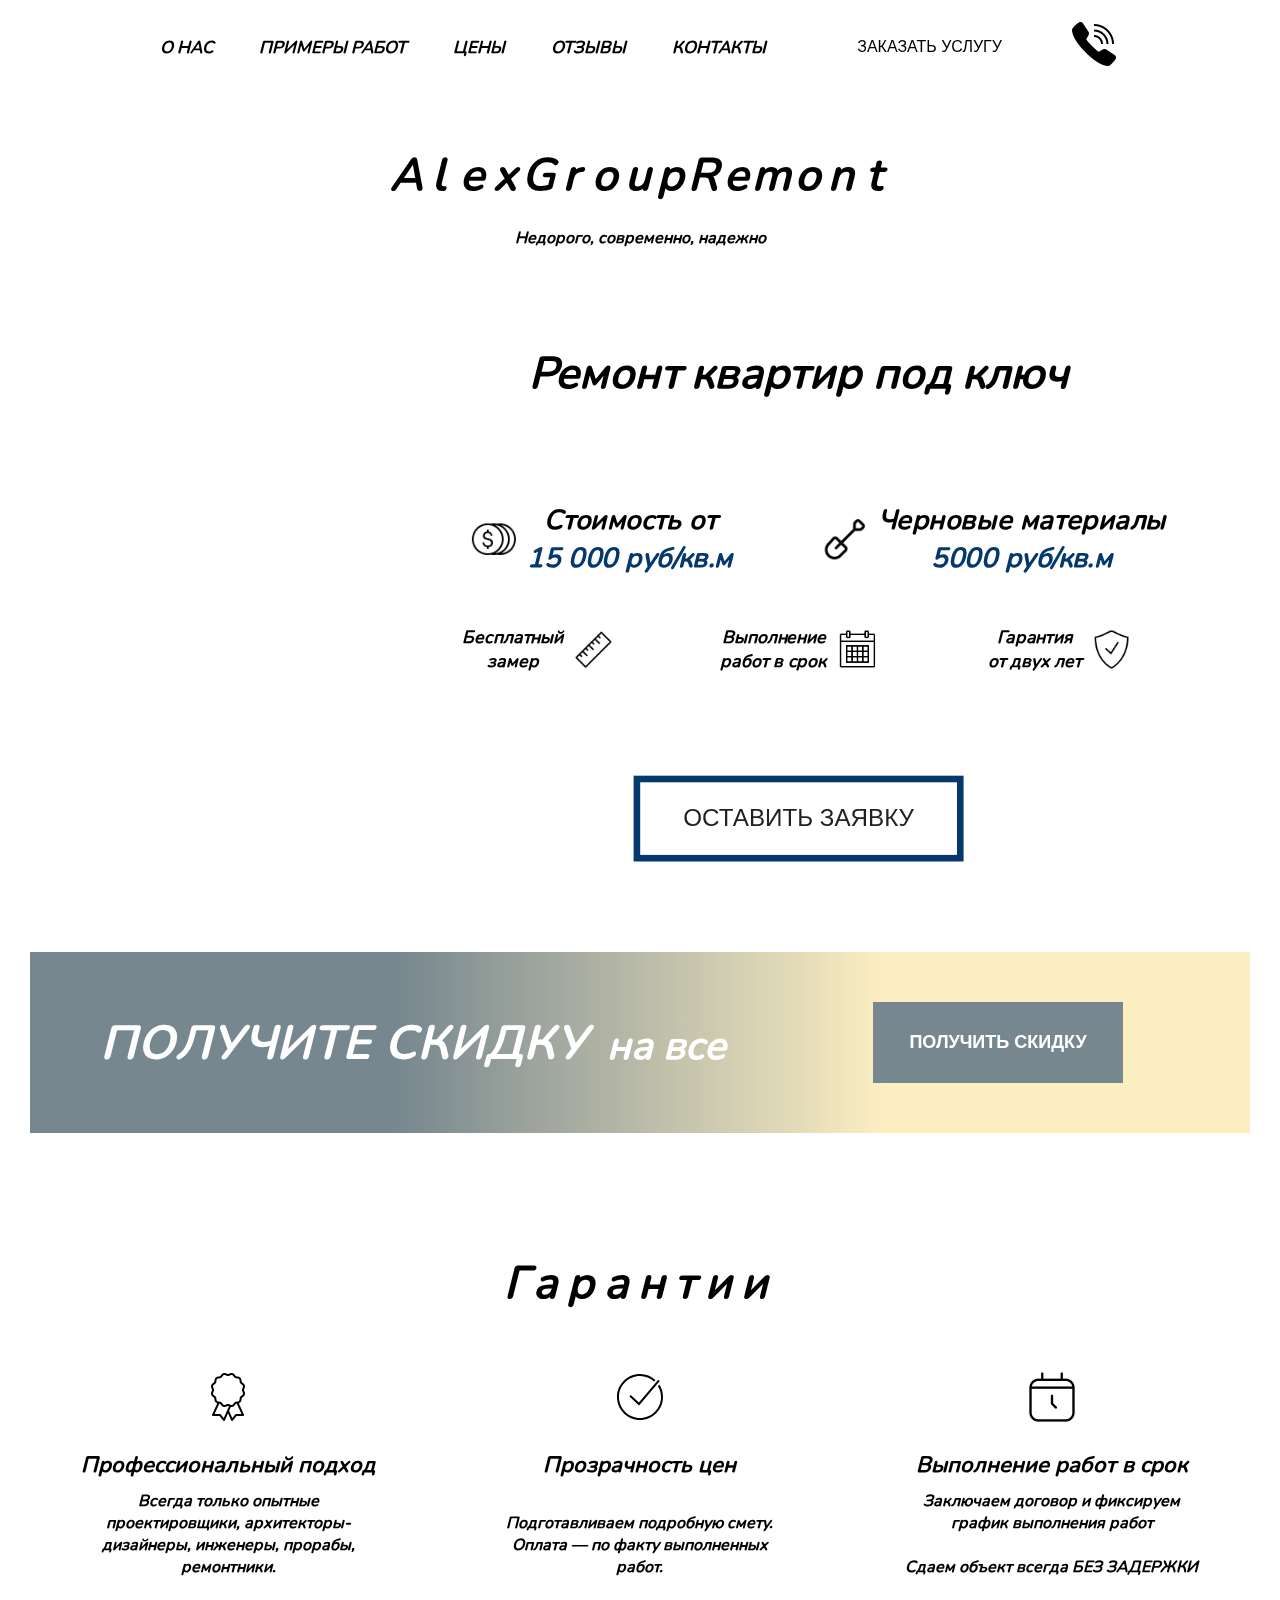
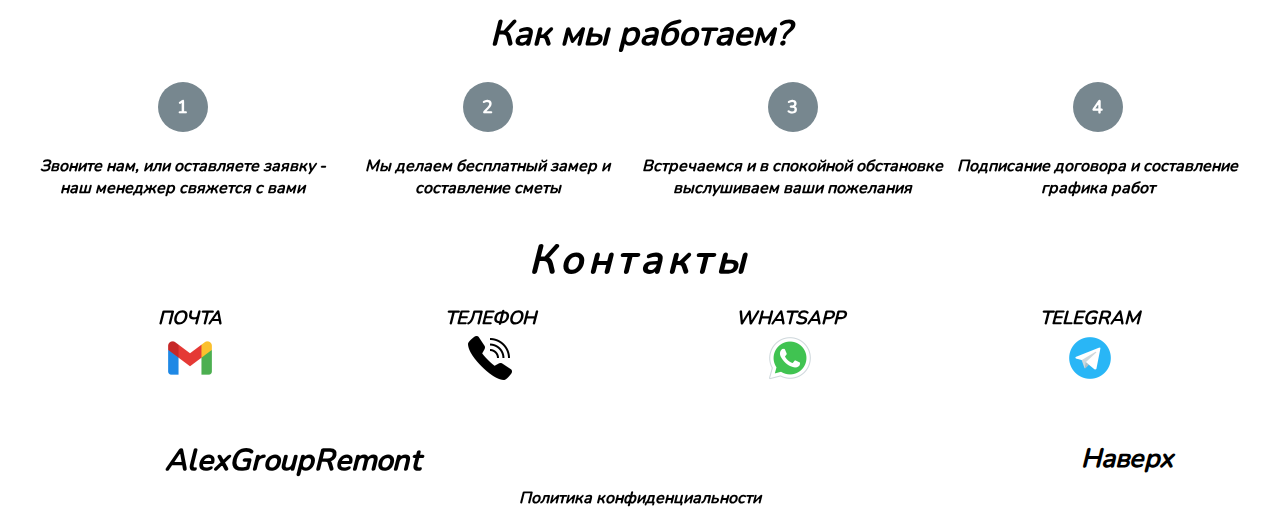
==== index.html @ 49ba8b47 "fin1" ====
<!DOCTYPE html>
<html lang="en">

<head>
    <meta charset="UTF-8">
    <meta name="viewport" content="width=device-width, initial-scale=1.0">
    <script src="https://code.jquery.com/jquery-3.5.1.min.js"
        integrity="sha256-9/aliU8dGd2tb6OSsuzixeV4y/faTqgFtohetphbbj0=" crossorigin="anonymous"></script>
    <script src="./js/jquery.maskedinput.js"></script>
    <script src="./js/jquery.validate.min.js"></script>
    <meta prefix="og: https://ogp.me/ns#" />
    <meta property="og:url" content="https://alexgroupremont.ru/" />
    <meta property="og:site_name" content="Ремонт квартир" />
    <meta property="og:title" content="Строительая компания, оказывающая все виды ремонта" />
    <meta property="og:description"
        content="Строительая компания, оказывающая все виды ремонта для частных лиц и компаний" />
    <meta property="og:image" content="https://alexgroupremont.ru/image/slider9.jpeg" />

    <script type="application/ld+json">
        {
        "@context": "https://schema.org/", //здесь указывается словарь разметки — Schema.org
        "@type": "Product", //объявляется сущность — товар
        "name": "Ремонт квартир",
        "image": "https://alexgroupremont.ru/image/slider9.jpeg",
        "description": "Строительая компания, оказывающая все виды ремонта для частных лиц и компаний", // описание
        "brand": "Ремонт квартир", // бренд-производитель
        "aggregateRating": { //рейтинг товара
        "@type": "AggregateRating",
        "ratingValue": "5", //средняя оценка
        "ratingCount": "96" //количество пользовательских оценок
        }
        }
        </script>

    <link rel="shortcut icon" href="./image/molotok_fav.ico">
    <link rel="stylesheet" href="styles/style.css">
    <title>AlexGroupRemont</title>

    <!-- Yandex.Metrika counter -->
    <script type="text/javascript">
        (function (m, e, t, r, i, k, a) {
            m[i] = m[i] || function () { (m[i].a = m[i].a || []).push(arguments) };
            m[i].l = 1 * new Date();
            for (var j = 0; j < document.scripts.length; j++) { if (document.scripts[j].src === r) { return; } }
            k = e.createElement(t), a = e.getElementsByTagName(t)[0], k.async = 1, k.src = r, a.parentNode.insertBefore(k, a)
        })
            (window, document, "script", "https://mc.yandex.ru/metrika/tag.js", "ym");

        ym(98069354, "init", {
            clickmap: true,
            trackLinks: true,
            accurateTrackBounce: true,
            webvisor: true
        });
    </script>
    <noscript>
        <div><img src="https://mc.yandex.ru/watch/98069354" style="position:absolute; left:-9999px;" alt="" /></div>
    </noscript>
    <!-- /Yandex.Metrika counter -->

    <!-- Google Tag Manager -->
    <script>(function (w, d, s, l, i) {
            w[l] = w[l] || []; w[l].push({
                'gtm.start':
                    new Date().getTime(), event: 'gtm.js'
            }); var f = d.getElementsByTagName(s)[0],
                j = d.createElement(s), dl = l != 'dataLayer' ? '&l=' + l : ''; j.async = true; j.src =
                    'https://www.googletagmanager.com/gtm.js?id=' + i + dl; f.parentNode.insertBefore(j, f);
        })(window, document, 'script', 'dataLayer', 'GTM-WVFCJW8R');</script>
    <!-- End Google Tag Manager -->

    <!-- Google Tag Manager (noscript) -->
    <noscript><iframe src="https://www.googletagmanager.com/ns.html?id=GTM-WVFCJW8R" height="0" width="0"
            style="display:none;visibility:hidden"></iframe></noscript>
    <!-- End Google Tag Manager (noscript) -->
</head>


<body class="body">
    <video autoplay muted loop preload playsinline class="video">
        <source type="video/mp4" src="./image/fon.mp4">
    </video>
    <div class="body_wrapper">
        <header class="header">
            <div class="header_box">
                <nav class="nav_list">
                    <ul class="header_list">
                        <li class="header_item">
                            <a href="./about.html" target="_blank" class="header_item_links">О нас</a>
                        </li>
                        <li class="header_item">
                            <a href="./primer.html" target="_blank" class="header_item_links">Примеры работ</a>
                        </li>
                        <li class="header_item">
                            <a href="./price.html" target="_blank" class="header_item_links">Цены</a>
                        </li>
                        <li class="header_item">
                            <a href="#" target="_blank" class="header_item_links">Отзывы</a>
                        </li>
                        <li class="header_item">
                            <a href="#contact" class="header_item_links">Контакты</a>
                        </li>
                        <li class="header_item">
                            <button class="btn_head btn_head_big">Заказать услугу</button>
                        </li>
                    </ul>

                    <a href="tel:+7(915)195-33-05" class="tel_link">
                        <img src="./image/telefon.png" alt="Телефон." class="tel_header tel_header_sec">
                    </a>
                </nav>
            </div>
            <div class="burger_wrapp">
                <div class="wrapp_burger_sec">
                    <button class="btn_head btn_head_bur">Заказать услугу</button>
                </div>

                <a href="tel:+7(915)195-33-05" class="tel_link">
                    <img src="./image/telefon.png" alt="Телефон." class="tel_header">
                </a>

            </div>

            <div class="mobule_header" id="mobule_header">
                <ul class="header_list header_list_mod">
                    <li class="header_item header_item_mod">
                        <a href="./about.html" target="_blank" class="header_item_links">О нас</a>
                    </li>
                    <li class="header_item header_item_mod">
                        <a href="./primer.html" target="_blank" class="header_item_links">Примеры работ</a>
                    </li>
                    <li class="header_item header_item_mod">
                        <a href="./price.html" target="_blank" class="header_item_links">Цены</a>
                    </li>
                    <li class="header_item header_item_mod">
                        <a href="#" target="_blank" class="header_item_links">Отзывы</a>
                    </li>
                    <li class="header_item header_item_mod">
                        <a href="#contact" class="header_item_links">Контакты</a>
                    </li>
                    <li class="header_item header_item_mod">
                        <button class="btn_head btn_head_mod">Заказать услугу</button>
                    </li>
                </ul>

                <a href="tel:+7(915)195-33-05" class="tel_link_btn">
                    <img src="./image/telefon.png" alt="Телефон." class="tel_header">
                    +7(915)195-33-05</a>
            </div>

            <div class="head_big_wrapp">
                <!-- <h1 class="name_company">AlexgroupRemont</h1> -->
                <h1 class="name_company">
                    <span class="name_company_span" style="--d:1">A</span>
                    <span class="name_company_span" style="--d:2">l</span>
                    <span class="name_company_span" style="--d:3">e</span>
                    <span class="name_company_span" style="--d:4">x</span>
                    <span class="name_company_span" style="--d:5">G</span>
                    <span class="name_company_span" style="--d:6">r</span>
                    <span class="name_company_span" style="--d:7">o</span>
                    <span class="name_company_span" style="--d:8">u</span>
                    <span class="name_company_span" style="--d:9">p</span>
                    <span class="name_company_span" style="--d:10">R</span>
                    <span class="name_company_span" style="--d:11">e</span>
                    <span class="name_company_span" style="--d:12">m</span>
                    <span class="name_company_span" style="--d:13">o</span>
                    <span class="name_company_span" style="--d:14">n</span>
                    <span class="name_company_span" style="--d:15">t</span>
                </h1>
                <p class="slogan">Недорого, современно, надежно</p>
            </div>
        </header>

        <main class="main">
            <div class="mob_big"></div>
            <div class="btn_burger_wrapp">
                <span></span>
            </div>
            <div class="img_wrap">
                <!-- <img src="./image/main_fon.jpeg" alt="Фон." class="img_main"> -->
            </div>
            <div class="key_wrapper">
                <h2 class="work_compani">Ремонт квартир под ключ</h2>
                <ul class="main_big_list">
                    <li class="big_item big_item_ex">
                        <img src="image/money.png" alt="Иконка." class="lead_image lead_image_ex">
                        <div class="lead_text_wrap">
                            <span class="text_lead_sec text_lead_sec_ex">Стоимость от</span>
                            <span class="leader_text leader_text_ex">15 000 руб/кв.м</span>

                            <span class="mod_text">Стоимость от
                                <span class="leader_text_sec">15 000 руб/кв.м</span>
                            </span>
                        </div>
                    </li>
                    <li class="big_item big_item_ex big_item_sec">
                        <img src="image/lopata.png" alt="Иконка." class="lead_image lead_image_ex">
                        <div class="lead_text_wrap">
                            <span class="text_lead_sec text_lead_sec_ex">Черновые материалы</span>
                            <span class="leader_text leader_text_ex">5000 руб/кв.м</span>

                            <span class="mod_text">Материалы
                                <span class="leader_text_sec">5000 руб/кв.м</span>
                            </span>
                        </div>
                    </li>
                    <li class="big_item big_item_thi big_item_suii">
                        <img src="image/lineika.png" alt="Иконка." class="lead_image">
                        <div class="lead_text_wrap lead_text_wrap_ex">
                            <span class="text_lead_thi">Бесплатный <br> замер</span>
                            <span class="text_lead_thi_sec">Бесплатный замер</span>
                        </div>
                    </li>
                    <li class="big_item big_item_fou big_item_suii">
                        <img src="image/data.png" alt="Иконка." class="lead_image">
                        <div class="lead_text_wrap lead_text_wrap_ex">
                            <span class="text_lead_thi">Выполнение <br> работ в срок</span>
                            <span class="text_lead_thi_sec">Выполнение работ в срок</span>
                        </div>
                    </li>
                    <li class="big_item big_item_fif big_item_suii">
                        <img src="image/garant.png" alt="Иконка." class="lead_image">
                        <div class="lead_text_wrap lead_text_wrap_ex">
                            <span class="text_lead_thi">Гарантия <br> от двух лет</span>
                            <span class="text_lead_thi_sec">Гарантия от двух лет</span>
                        </div>
                    </li>
                </ul>
                <button id="btn_work" class="btn_work">Оставить заявку</button>
            </div>

            <div class="popup_wrapp_work" id="popup_wrapp_work">
                <form action="./sender.php" method="post" class="form_work" id="form_work1">
                    <div class="form_box_work">
                        <span class="btn_close_popup"></span>
                        <div class="form_wrapper_list">
                            <span class="box_list_popup">
                                <input type="text" id="popup_name" class="name_popup popup_inp" name="name" required>
                                <label class="popup_input_text" for="popup_name">Имя</label>
                            </span>
                            <span class="box_list_popup">
                                <input id="popup_num" type="text" class="phone_pop popup_inp" name="phone" required>
                                <label class="popup_input_text popup_input_text_sec" for="popup_num">Телефон</label>
                            </span>

                            <button class="popup_btn_sent" id="btn" type="button">Отправить</button>
                        </div>
                    </div>
                </form>
            </div>
            <div class="popup_wrapp_work popup_wrapp_work2" id="popup_wrapp_work_sec">
                <form action="./sender_sec.php" method="post" class="form_work form_work2" id="form_work2">
                    <div class="form_box_work">
                        <span class="btn_close_popup btn_close_popup2"></span>
                        <div class="form_wrapper_list">
                            <h3 class="giv_discount">Получите скидку 10 %</h3>
                            <span class="box_list_popup">
                                <input type="text" id="popup_name" class="name_popup name_popup_1 popup_inp" name="name"
                                    required>
                                <label class="popup_input_text popup_input_text_1" for="popup_name">Имя</label>
                            </span>
                            <span class="box_list_popup">
                                <input id="popup_num" type="text" class="phone_pop phone_pop_1 popup_inp" name="phone"
                                    required>
                                <label class="popup_input_text popup_input_text_sec popup_input_text_sec_1"
                                    for="popup_num2">Телефон</label>
                            </span>

                            <button class="popup_btn_sent popup_btn_sent2" id="btn2" type="button">Отправить</button>
                        </div>
                    </div>
                </form>
            </div>

            <div class="percent_list_big">
                <div class="percent_list">
                    <span class="percent_text">
                        <span class="percent_size">Получите скидку</span> на все
                    </span>
                    <button class="btn_procent" id="btn_procent">Получить скидку</button>
                </div>
            </div>

            <!-- <div class="primer_work_wrapp">
                        <h2 class="primer_work" id="primer">Примеры работ</h2>
                        <div class="slider_wrapp">
                            <div class="slider-container">
                                <div class="slider">
                                    <img src="./image/slider1.jpeg" alt="Примеры работ." class="slider_img">
                                    <img src="./image/slider2.jpeg" alt="Примеры работ." class="slider_img">
                                    <img src="./image/slider3.jpeg" alt="Примеры работ." class="slider_img">
                                    <img src="./image/slider4.jpeg" alt="Примеры работ." class="slider_img">
                                    <img src="./image/slider5.jpeg" alt="Примеры работ." class="slider_img">
                                    <img src="./image/slider6.jpeg" alt="Примеры работ." class="slider_img">
                                    <img src="./image/slider7.jpeg" alt="Примеры работ." class="slider_img">
                                    <img src="./image/slider8.jpeg" alt="Примеры работ." class="slider_img">
                                    <img src="./image/slider9.jpeg" alt="Примеры работ." class="slider_img">
                                    <img src="./image/slider10.jpeg" alt="Примеры работ." class="slider_img">
                                </div>
                                <button class="prev-button" aria-label="Посмотреть предыдущий слайд">
                                    <img src="./image/arrow_slider.png" alt="Стрелка." class="btn_img_slider btn_img_slider_sec">
                                </button>
                                <button class="next-button" aria-label="Посмотреть следующий слайд">
                                    <img src="./image/arrow_slider.png" alt="Стрелка." class="btn_img_slider">
                                </button>
                            </div>
                        </div>
                    </div> -->

            <div class="garant_wrapp">
                <h2 class="garant_main">Гарантии</h2>
                <ul class="garant_list">
                    <li class="gatant_item">
                        <div class="garant_box">
                            <img src="image/nagrada.png" alt="Иконка." class="garant_image">
                            <h3 class="text_gatant">Профессиональный подход</h3>
                            <span class="text_gatant_sec">
                                Всегда только опытные проектировщики, архитекторы-дизайнеры, инженеры, прорабы,
                                ремонтники.
                            </span>
                        </div>
                    </li>
                    <li class="gatant_item">
                        <div class="garant_box">
                            <img src="image/arrow.svg" alt="Иконка." class="garant_image">
                            <h3 class="text_gatant">Прозрачность цен</h3>
                            <span class="text_gatant_sec">
                                <br>
                                Подготавливаем подробную смету. Оплата — по факту выполненных работ.
                            </span>
                        </div>
                    </li>
                    <li class="gatant_item gatant_item_sec">
                        <div class="garant_box">
                            <img src="image/srok1.png" alt="Иконка." class="garant_image">
                            <h3 class="text_gatant">Выполнение работ в срок</h3>
                            <span class="text_gatant_sec">
                                Заключаем договор и фиксируем график выполнения работ
                                <br><br>
                                Сдаем объект всегда БЕЗ ЗАДЕРЖКИ
                            </span>
                        </div>
                    </li>
                </ul>

                <ul class="list_primer_garant">
                    <h3 class="big_garant_text_sec">Как мы работаем?</h3>
                    <li class="item_primer_garant">
                        <h4 class="primer_garant">1</h4>
                        <p>Звоните нам, или оставляете заявку - наш менеджер свяжется с вами</p>
                    </li>
                    <li class="item_primer_garant">
                        <h4 class="primer_garant">2</h4>
                        <p>Мы делаем бесплатный замер и составление сметы</p>
                    </li>
                    <li class="item_primer_garant">
                        <h4 class="primer_garant">3</h4>
                        <p>Встречаемся и в спокойной обстановке выслушиваем ваши пожелания</p>
                    </li>
                    <li class="item_primer_garant">
                        <h4 class="primer_garant">4</h4>
                        <p>Подписание договора и составление графика работ</p>
                    </li>
                </ul>
            </div>


            <div class="contact_wrapp">
                <h2 class="contact_text" id="contact">Контакты</h2>
                <ul class="contact_list">
                    <li class="contact_item">
                        <a href="mailto:Alexander.skarbek@yandex.ru" class="pochta_link">
                            <h3 class="contact_text_min">Почта</h3>
                            <img src="./image/gmail.png" alt="Иконка приложения Gmail."
                                class="img_main_tel img_main_tel_second">
                            <!-- <p>Alexander@yandex.ru</p> -->
                        </a>
                    </li>
                    <li class="contact_item">
                        <a href="tel:+7(915)195-33-05" class="pochta_link">
                            <h3 class="contact_text_min">Телефон</h3>
                            <img src="./image/telefon.png" alt="Иконка Телефона."
                                class="img_main_tel img_main_tel_second">
                            <!-- <p>+7(915)195-33-05</p> -->
                        </a>
                    </li>
                    <li class="contact_item">
                        <a href="https://wa.me/79151953305" target="_blank">
                            <h3 class="contact_text_min">Whatsapp</h3>
                            <img src="./image/whatsap.png" alt="Иконка приложения Whatsapp."
                                class="img_main_tel img_main_tel_second">
                        </a>
                    </li>
                    <li class="contact_item">
                        <a href="https://t.me/Alex_Skarbek" target="_blank">
                            <h3 class="contact_text_min">Telegram</h3>
                            <img src="./image/telega.png" alt="Иконка приложения Telegram."
                                class="img_main_tel img_main_tel_second">
                        </a>
                    </li>
                </ul>
            </div>

            <!--<div class="view_wrapp">
                    <h2 class="view_work">Виды ремонта</h2>
                    <ul class="view_list">
                        <li class="view_item">
                            <div class="view_box">
                                <img src="#" alt="Картинка ремонта." class="view_image">
                                <h3 class="view_style">Ремонт бизнес-класса</h3>
                                <ul class="style_list">
                                    <li class="style_plus_item">Снятие обоев</li>
                                </ul>
                            </div>
                        </li>
                        <li class="view_item">
                            <div class="view_box">
                                <img src="#" alt="Картинка ремонта." class="view_image">
                                <h3 class="view_style">Ремонт бизнес-класса</h3>
                                <ul class="style_list">
                                    <li class="style_plus_item">Снятие обоев</li>
                                </ul>
                            </div>
                        </li>
                        <li class="view_item">
                            <div class="view_box">
                                <img src="#" alt="Картинка ремонта." class="view_image">
                                <h3 class="view_style">Ремонт бизнес-класса</h3>
                                <ul class="style_list">
                                    <li class="style_plus_item">Снятие обоев</li>
                                </ul>
                            </div>
                        </li>
                    </ul>
                </div>
                <div class="advantages_wrapper">
                    <h2 class="advantages_main_big">Наши приемущества</h2>
                    <ul class="advantages_list">
                        <li class="advantages_item">
                            <div class="advantages_box">
                                <img src="#" alt="Иконка." class="advantages_img">
                                <span class="text_advantages"></span>
                            </div>
                        </li>
                        <li class="advantages_item">
                            <div class="advantages_box">
                                <img src="#" alt="Иконка." class="advantages_img">
                                <span class="text_advantages"></span>
                            </div>
                        </li>
                        <li class="advantages_item">
                            <div class="advantages_box">
                                <img src="#" alt="Иконка." class="advantages_img">
                                <span class="text_advantages"></span>
                            </div>
                        </li>
                        <li class="advantages_item">
                            <div class="advantages_box">
                                <img src="#" alt="Иконка." class="advantages_img">
                                <span class="text_advantages"></span>
                            </div>
                        </li>
                        <li class="advantages_item">
                            <div class="advantages_box">
                                <img src="#" alt="Иконка." class="advantages_img">
                                <span class="text_advantages"></span>
                            </div>
                        </li>
                        <li class="advantages_item">
                            <div class="advantages_box">
                                <img src="#" alt="Иконка." class="advantages_img">
                                <span class="text_advantages"></span>
                            </div>
                        </li>
                    </ul>
                </div>
                <div class="individual_wrapp">
                    <h2 class="individual_work">Ремонт отдельных комнат</h2>
                    <ul class="individual_list">
                        <li class="individual_item">
                            <div class="individual_box">
                                <img src="#" alt="Картинка комнаты." class="individual_image">
                                <a href="#" class="individual_style_link">Ремонт в зале</a>
                            </div>
                        </li>
                        <li class="individual_item">
                            <div class="individual_box">
                                <img src="#" alt="Картинка комнаты." class="individual_image">
                                <a href="#" class="individual_style_link">Ремонт в зале</a>
                            </div>
                        </li>
                        <li class="individual_item">
                            <div class="individual_box">
                                <img src="#" alt="Картинка комнаты." class="individual_image">
                                <a href="#" class="individual_style_link">Ремонт в зале</a>
                            </div>
                        </li>
                    </ul>
                </div>
                <div class="view_work_wrapp">
                <h3 class="view_work_text">По видам квартир</h3>
                    <div class="btn_wrapp_work">
                        <button class="view_btn_new">Новостройка</button>
                        <button class="view_btn_defolt">Вторичка</button>
                    </div>
                </div>-->
        </main>

        <footer class="footer">
            <div class="footer_wrapp">
                <div class="footer_list">
                    <!-- <nav class="nav_list nav_footer">
                        <ul class=" footer_list">
                            <li class="header_item">
                                <a href="./about.html" target="_blank" class="header_item_links">О нас</a>
                            </li>
                            <li class="header_item">
                                <a href="#" target="_blank" class="header_item_links">Примеры работ</a>
                            </li>
                            <li class="header_item">
                                <a href="#" target="_blank" class="header_item_links">Цены</a>
                            </li>
                            <li class="header_item">
                                <a href="#" target="_blank" class="header_item_links">Отзывы</a>
                            </li>
                            <li class="header_item">
                                <a href="#contact" class="header_item_links">Контакты</a>
                            </li>
                        </ul>
                        <button class=" btn_footer">Заказать услугу</button>
                    </nav> -->
                </div>
                <h3 class="footer_text_big"><a href="./index.html" class="footer_linkBIG">AlexGroupRemont</a></h3>

                <a href="./privacy-policy.html" target="_blank" class="privacy_link">Политика конфиденциальности</a>

                <a href="#top" id="back-to-top" class="back-to-top" title="Back to top">Наверх</a>
            </div>
        </footer>
    </div>

    <script src="js/index.js"></script>
</body>

</html>
---- styles/style.css ----
@font-face {
    font-family: "Nunito"; 
    src: url("/fonts/Nunito-Medium.ttf") format("truetype"); 
    font-style: normal; 
    font-weight: normal; 
} 
@font-face {
    font-family: "Nunito-Medium-italic"; 
    src: url("/fonts/Nunito-MediumItalic.ttf") format("truetype"); 
    font-style: italic; 
    font-weight: normal; 
} 
@font-face {
    font-family: "Nunito-Bold"; 
    src: url("/fonts/Nunito-Bold.ttf") format("truetype"); 
    font-style: normal; 
    font-weight: bold; 
} 
@font-face {
    font-family: "Nunito-Bold-italic"; 
    src: url("/fonts/Nunito-BoldItalic.ttf") format("truetype"); 
    font-style: italic; 
    font-weight: bold; 
} 
@font-face {
    font-family: "Nunito-italic"; 
    src: url("/fonts/Nunito-Italic.ttf") format("truetype"); 
    font-style: italic; 
    font-weight: normal; 
} 
@font-face {
    font-family: "Playwrite"; 
    src: url("/fonts/PlaywriteDKUloopet-Regular.ttf") format("truetype"); 
    font-style: italic; 
    font-weight: normal; 
} 

html {
    scroll-behavior: smooth;
}

ul {
    text-decoration: none;
    padding: 0;
    margin: 0;
}
li {
    text-decoration: none;
    list-style-type: none;
    padding: 0;
    margin: 0;
}
p {
    padding: 0;
    margin: 0;
    text-decoration: none;
}
span {
    padding: 0;
    margin: 0;
    text-decoration: none;
}
a {
    white-space: nowrap;
    cursor: pointer;
    text-decoration: none;
    color: #000;
}
button {
    border: none;
    background-color: #ffffff00;
}
img {
    user-select: none;
}




body {
    font-family: "Nunito";
    font-style: italic;
    font-weight: 700;
    width: 100%;
    max-width: 1920px;
    min-width: 300px;
    margin: 0 auto;
    /* min-height: 3000px; */
    height: min-content;
}

.body_wrapper {
    min-height: 100%;
    position: relative;
    text-align: center;
    margin: 0 30px;
    display: flex;
    justify-content: space-between;
    flex-direction: column;
}

/* HEADER */

header {
    text-align: center;
    display: grid;
    place-items: center;
    /* width: 100%; */
}

.header_box {
    /* background-color: #0c3245; */
    width: 100%;
    margin: 0 auto;
}

.nav_list {
    width: 80%;
    transition: all 0.4s linear;
    font-family: "Nunito";
    /* justify-content: space-between; */
    color: #000;
    /* display: flex; */
    align-items: center;
    margin: 0 auto;

    display: grid;
    grid-template-columns: 92% 8%;
}

.header_list {
    display: flex;
    justify-content: space-between;
    align-items: center;
    gap: 10px;
    /* padding: 0 30px; */
    width: 100%;
    max-width: 1500px;
    margin: 0;
}

.header_item {
    text-decoration: none;
    list-style-type: none;
    padding: 8px;
    margin: 0;
}

:focus {
    outline: 0px solid #3feee6;
    /* box-shadow: 0 0 20px 3px #3feee6; */
}
a:focus {
    outline: 0px solid #3feee6;
    box-shadow: none;
}

.header_item_links {
    color: #000;
    user-select: none;
    position: relative;
    transition: all 0.4s linear;
    text-transform: uppercase;
    font-size: 20px;
}

.header_item:hover .header_item_links::after {
    transition: all 0.4s linear;
    scale: 1;
    width: 100%;
    left: 0;
}

.header_item_links::after {
    content: " ";
    position: absolute;
    right: 0;
    top: 24px;
    width: 0;
    height: 3px;
    /* bottom: 10px; */
    background-color: #fbeec1;
    transition: all 0.4s linear;
    border-radius: 20px;
    scale: 0;
}




.btn_head {
    user-select: none;
    cursor: pointer;
    text-transform: uppercase;
    /* font-family: "Nunito"; */
    font-size: 16px;
    color: #000;
    border: none;
    /* background-color: #fbeec1; */
    white-space: nowrap;
    /* width: 400px; */
    padding: 30px 40px;
    margin: 0;
    /* margin-left: 25px; */
    transition: all 0.4s linear;
}

.btn_head_big {
    margin-left: 5px;

}

.btn_head_bur {
    margin: 0;
}

.btn_head:hover {
    scale: 1.02;
    transition: all 0.4s linear;
    background-color: #fff;
    border-radius: 15px;
}




.head_big_wrapp {
    padding: 50px 0;
    padding-top: 30px;
}


.name_company {
    position: relative;
    display: grid;
    grid-template-columns: repeat(15, 1fr);
    justify-content: center;
    align-items: center;
    width: 500px;
    height: 60px;
    z-index: 80;
    
    /* animation: row2 0.7s linear 1; */
    /* animation-delay: 0s; */
}

.about_compani {
    grid-template-columns: repeat(10, 1fr);
}
.primer_compani {
    grid-template-columns: repeat(13, 1fr);
}
.name_company_price {
    grid-template-columns: repeat(4, 1fr);
}
.name_company_policy {
    grid-template-columns: repeat(27, 1fr);
}

.name_company_span_ex {
    opacity: 0;
    user-select: none;
    z-index: -5;
}


.name_company_span {
    display: flex;
    justify-content: center;
    text-align: center;
    user-select: none;
    background-color: #ffffff00;
    /* position: absolute; */
    font-size: 45px;
    /* font-family: "Playwrite";  */
    font-style: italic;
    transition: all 0.2s linear;
    width: 100%;
    animation: row 0.7s linear 1, secot 2s linear infinite;
    animation-delay: calc(.07s* var(--d));
    color: #000;
}

@keyframes row {
    0% {
        color: #000;
        transform: translateY(0px);
    }
    50% {
        color: #fbeec1;
        transform: translateY(-25px);
    }
    100% {
        color: #000;
        transform: translateY(0px);
    }
    
}

@keyframes secot {
    0% {
        color: #000;
    }
    50% {
        /* transform: translate(0, 15px); */
        color: #fbeec1;
    }
    100% {
        color: #000;
    }
}

.name_company_policy span {
    animation: secot 2s linear infinite;
    animation-delay: calc(.07s* var(--d));
}

.name_company_policy_sec {
    display: none;
}



@media (max-width:600px) {
    .text_lead_sec_ex {
        display: none;
    }
    .leader_text_ex {
        display: none;
    }
}
@media (min-width:601px) {
    .mod_text {
        display: none;
    }
}

.mod_text {
    font-size: 16px;
}


/* BURGER */

.burger_wrapp {
    background-color: #c6c0a8;
    width: 100%;
    position: fixed;
    z-index: 88;
    top: 0;
    left: 0;
    display: flex;
    justify-content: flex-start;
    align-items: center;
    margin: 0 auto;
}

.wrapp_burger_sec {
    padding-left: 20px;
    width: 43%;
    display: flex;
}


.tel_header {
    user-select: none;
    width: 50px;
}

.tel_header_sec {
    margin-left: 10px;
    width: 50px;
}


.btn_burger_wrapp {
    transition: all 0.4s linear;
    cursor: pointer;
    display: flex;
    justify-content: center;
    align-items: center;
    text-align: center;
    width: 60px;
    height: 40px;
    z-index: 99;
    position: fixed;
    top: 20px;
    right: 50px;
}

.btn_burger_wrapp span {
    position: absolute;
    width: 100%;
    height: 3px;
    left: 0;
    opacity: 1;
    background-color: #fff;
    border-radius: 10px;
    transition: all 0.4s linear;
}

.btn_burger_wrapp::before,
.btn_burger_wrapp::after {
    content: '';
    left: 0;
    position: absolute;
    display: block;
    width: 100%;
    height: 3px;
    border-radius: 10px;
    background: #fff;
}

.btn_burger_wrapp::after {
    transition: transform .3s, top .6s .15s;
    top: 0;
}

.btn_burger_wrapp::before {
    transition: transform .3s, bottom .6s .15s;
    bottom: 0;
}
.burger_active {
    z-index: 91;
}

.burger_active::before {
    transition: bottom .3s, transform .6s .15s;
    transform: rotate(-45deg) ;
    bottom: 18px;
}
.burger_active::after {
    transition: top .3s, transform .6s .15s;
    transform: rotate(45deg) ;
    top: 18px;
}
.burger_active span {
    transition: all 0.4s linear;
    scale: 0;
    opacity: 0;
}


.mob_big {
    user-select: none;
    width: 100%;
    top: 0;
    left: 0;
    height: 100%;
    transition: all 0.4s linear;
    z-index: -2;
    position: fixed;
}

.mob_big_active {
    transition: all 0.4s linear;
    background-color: #7a9abaa6;
    z-index: 88;
}

@media (min-width:971px) {
    .btn_burger_wrapp {
        display: none;
    }
}

.mobule_header {
    position: fixed;
    height: min-content;
    background-color: #c6c0a8;
    right: 0;
    top: 0px;
    user-select: none;
    z-index: -4;
    opacity: 0;
    visibility: hidden;
    transition: all 0.4s linear;
    transform: translate(50%, 0);

    display: flex;
    flex-direction: column;
    align-items: center;
    gap: 20px;
    padding-bottom: 15px;
}

.mobule_header_active {
    transform: translate(0%, 0);
    user-select: all;
    z-index: 90;
    opacity: 1;
    visibility: visible;
    transition: all 0.4s linear;
}

.header_list_mod {
    transition: all 0.4s linear;
    flex-direction: column;
    background: none;
    justify-content: center;
    margin: 0 auto;
    gap: 30px;
    padding-top: 60px;
    width: 400px;
}

.btn_head_mod {
    margin: 0;
    /* margin-top: 20px; */
    width: 100%;
}

.btn_head_mod:hover {
    scale: 1;
}

.tel_link_btn {
    scale: 1.2;
    display: flex;
    align-items: center;
    gap: 10px;
    user-select: none;
}


@media (min-width:971px) {
    .burger_wrapp {
        display: none;
    }
    .mobule_header {
        display: none;
    }
    .mob_big {
        display: none;
    }
}


/* MAIN */

.main {
    /* flex: 1 1 auto; */
    text-align: center;
}

.img_wrap {
    width: 100%;
    position: relative;
}

.img_main {
    transition: all 0.4s linear;
    user-select: none;
    position: absolute;
    object-fit: cover;
    width: 100%;
    height: 750px;
    top: -60px;
    left: 0;
    z-index: -3;
}

.key_wrapper {
    transition: all 0.4s linear;
    scale: 1.1;
    width: 60%;
    transform: translate(50%, 5px);
    background-color: #ffffffbc;
    padding-bottom: 20px;
}

.work_compani {
    transition: all 0.4s linear;
    padding: 0 10px;
    padding-top: 30px;
    user-select: none;
    font-size: 40px;
}

.text_lead_sec {
    white-space: nowrap;
    transition: all 0.4s linear;
    font-size: 25px;
    user-select: none;
}
.leader_text {
    white-space: nowrap;
    transition: all 0.4s linear;
    font-size: 25px;
    color: #05386b;
    user-select: none;
}

.text_lead_thi {
    text-align: center;
}

.text_lead_thi_sec {
    font-size: 16px;
    white-space: nowrap;
    user-select: none;
    display: none;
}

@media (max-width:600px) {
    .text_lead_thi_sec {
        display: flex;
    }
    .text_lead_thi {
        display: none;
    }
}


.lead_text_wrap {
    user-select: none;
    display: flex;
    justify-content: center;
    text-align: center;
    align-items: center;
    flex-direction: column;
}

.lead_text_wrap_ex {
    text-align: right;
}

.main_big_list {
    transition:  all 0.4s linear;
    padding: 10px;
    padding-top: 40px;
    display: grid;
    grid-template-columns: repeat(6, 1fr);
    grid-template-rows: repeat(2, 100px);
}

.big_item {
    justify-content: center;
    align-items: center;
    flex-direction: row-reverse;
    display: flex;
    justify-content: center;
    align-items: center;
    gap: 10px;
    text-align: right;
}

.big_item_ex {
    text-align: center;
    flex-direction: row;
    grid-column: 1/4;
    display: flex;
    justify-content: center;
    align-items: center;
    gap: 10px;
}
.big_item_sec {
    grid-column: 4/7;
}
.big_item_thi {
    grid-column: 1/3;
    grid-row: 2;
}
.big_item_fou {
    grid-column: 3/5;
    grid-row: 2;
}
.big_item_fif {
    grid-column: 5/7;
    grid-row: 2;
}
@media (max-width:600px) {
    .main_big_list {
        grid-template-columns: repeat(1, 1fr);
        grid-template-rows: repeat(5, 70px);
    }

    .big_item_ex {
        grid-column: auto;
    }
    .big_item_sec {
        grid-column: auto;
    }
    .big_item_thi {
        grid-column: auto;
        grid-row: auto;
    }
    .big_item_fou {
        grid-column: auto;
        grid-row: auto;
    }
    .big_item_fif {
        grid-column: auto;
        grid-row: auto;
    }

    .big_item {
        display: flex;
        justify-content: space-between;
        flex-direction: row;
    }
}


.big_item_suii {
    transition: all 0.4s linear;
}

.lead_image {
    width: 35px;
}

.lead_image_ex {
    width: 40px;
}


.btn_work {
    margin-top: 55px;
    cursor: pointer;
    user-select: none;
    color: #212121;
    text-transform: uppercase;
    background-color: #ffffff98;
    font-size: 22px;
    border: 6px solid #05386b;
    width: 300px;
    padding: 20px;
    transition: all 0.4s linear;
}

.btn_work:hover {
    border-radius: 15px;
    transition: all 0.4s linear;
    background-color: #fff;
    scale: 1.03;
}




/* POPUP */

.popup_wrapp_work {
    background-color: #05386b60;
    transition: all 0.4s linear;
    position: fixed;
    opacity: 0;
    width: 100%;
    left: 0;
    height: 100%;
    user-select: none;
    z-index: -2;
}

.popup_wrapp_work_active {
    user-select: all;
    transition: all 0.4s linear;
    top: 0;
    opacity: 1;
    z-index: 93;
}


.form_work {
    position: fixed;
    top: 50%;
    left: 50%;
    width: 0;
    transform: translate(-50%, -50%);
    transition: all 0.4s linear;
    color: #fff;
}

.form_work_active {
    transition: all 0.4s linear;
    width: 600px;
}

.form_box_work {
    transition: all 0.4s linear;
    background-color: #77878f;
}



.btn_close_popup {
    display: block;
    height: 35px;
    width: 35px;
    right: 15px;
    top: 15px;
    position: absolute;
    cursor: pointer;
    user-select: none;
}

.btn_close_popup::before {
    transform: rotate(45deg);
}
.btn_close_popup::after {
    transform: rotate(-45deg);
}

.btn_close_popup::before, .btn_close_popup::after{
    transition: all .4s linear;
    border-radius: 20px;
    content: '';
    position: absolute;
    right: 0;
    top: 15px;
    height: 3px;
    width: 35px;
    background-color: #fff;
    transition: all 0.3s ease 0s;
}

.name_form_sent {
    font-size: 30px;
    user-select: none;
}

.wrapp_popup_text {
    left: 0px;
    width: 100%;
    position: absolute;
    box-sizing: border-box;
    visibility: hidden;
    opacity: 0;
    display: flex;
    gap: 10px;
    flex-direction: column-reverse;
    justify-content: center;
    text-align: center;
    align-items: center;
    transition: all 0.4s linear;
}

.wrapp_popup_text_active {
    padding: 20px;
    transition: all 0.4s linear;
    opacity: 1;
    visibility: visible;
    width: 100%;
}

.form_wrapper_list {
    display: flex;
    flex-direction: column;
    align-items: center;
    gap: 10px;
    text-align: center;
    padding: 20px;
    padding-top: 30px;
}

.giv_discount {
    scale: 1.5;
    user-select: none;
    white-space: nowrap;
}

.box_list_popup {
    position: relative;
    padding: 10px;
    display: flex;
    flex-direction: column-reverse;
    justify-content: center;
    align-items: center;
    text-align: center;
}

.popup_inp {
    box-sizing: border-box;
    user-select: none;
    width: 250px;
    font-size: 22px;
    background-color: #ffffff00;
    border: 2px solid #fbeec1;
    color: #fff;
    padding: 5px 10px;
    transition: all 0.4s linear;
}

.popup_inp:focus {
    transition: all 0.4s linear;
    border: 2px solid #3feee6;
}

input {outline:none;}

.popup_input_text {
    position: absolute;
    border: 2px solid #00000000;
    top: 16px;
    user-select: none;
    font-size: 20px;
    transition: all 0.4s linear;
}

.popup_input_text_active {
    transition: all 0.4s linear;
    top: -18px;
}

.popup_btn_sent {
    cursor: pointer;
    font-size: 20px;
    user-select: none;
    background-color: #fbeec1;
    text-transform: uppercase;
    padding: 20px 32px;
    margin-top: 20px;
    color: #000;
}

.popup_status {
    user-select: none;
    padding: 10px;
    width: 60%;
    margin: 0 auto;
    height: 20px;
}

form input.error {
    border: 2px solid #ff0000;
    box-shadow: 0px 0px 10px 3px #ff0000;
}

label.error{
    display: none!important;
}


.status_good {
    transition: all 0.4s linear;
    user-select: none;
}
.name_form_sent {
    user-select: none;
    transition: all 0.4s linear;
}



.percent_list {
    transition: all 0.4s linear;
    display: grid;
    grid-template-columns: repeat(2, 1fr);
    padding: 50px 20px;
    color: #fff;
    justify-content: center;
    text-align: center;
    align-items: center;
}

.percent_list_big {
    background: linear-gradient(to left, #fbeec1 30%, #77878f 70%);
    margin-top: 100px;
}

.list_num_main {
    width: 100%;
    transition: all 0.4s linear;
    display: flex;
    gap: 30px;
    justify-content: center;
    margin: 0 auto;
    margin-left: 40px;
}

.percent_text {
    user-select: none;
    transition: all 0.4s linear;
    font-size: 40px;
    font-weight: 600;
    text-align: left;
    margin: 0 auto;
    white-space: nowrap;
}

.percent_size {
    user-select: none;
    text-transform: uppercase;
    padding-right: 10px;
    font-family: "Nunito-Bold";
    font-size: 60px;
}

.btn_procent {
    transition: all 0.4s linear;
    white-space: nowrap;
    box-sizing: border-box;
    user-select: none;
    cursor: pointer;
    text-transform: uppercase;
    background-color: #77878f;
    font-weight: 600;
    color: #fff;
    width: 450px;
    border: none;
    margin: 0 auto;
    font-size: 25px;
    padding: 45px 30px;
}

.btn_procent:hover {
    transition: all 0.4s linear;
    background-color: #4e5a60;
    border-radius: 20px;
    scale: 1.02;

}

.text_num_box {
    transition: all 0.4s linear;
    user-select: none;
    font-size: 35px;
}

.num_ex {
    transition: all 0.4s linear;
    user-select: none;
    font-size: 70px;
}


.garant_wrapp {
    transition: all 0.4s linear;
    width: 80%;
    margin: 0 auto;
    margin-top: 120px;
    /* background-color: #fff; */
}

.garant_main {
    transition: all 0.4s linear;
    user-select: none;
    font-size: 45px;
    letter-spacing: 10px;
    margin-top: 20px;
}

.garant_list {
    transition: all 0.4s linear;
    display: grid;
    grid-template-columns: repeat(3, 1fr);
    gap: 15px;
    justify-content: center;
}

.gatant_item {
    padding: 20px 15px;
    align-items: center;
    display: flex;
    flex-direction: column;
    min-height: 50px;
    transition: all 0.4s linear;
}

.gatant_item:hover {
    transition: all 0.4s linear;
    box-shadow: 0px 0px 10px 7px #fbeec1;
    background-color: #ffffffd5;
}

.list_primer_garant {
    position: relative;
    margin-top: 60px;
    display: grid;
    grid-template-columns: repeat(4, 1fr);
}

.big_garant_text_sec {
    width: 100%;
    font-size: 35px;
    position: absolute;
    left: 50%;
    user-select: none;
    top: -60px;
    transform: translate(-50%, -50%);
}

.item_primer_garant {
    display: flex;
    user-select: none;
    flex-direction: column;
    justify-content: start;
    align-items: center;
}

.primer_garant {
    border-radius: 50%;
    width: 50px;
    height: 50px;
    text-align: center;
    align-items: center;
    font-style: normal;
    display: flex;
    justify-content: center;
    font-size: 18px;
    color: #fff;
    background-color: #77878f;
}

.garant_image {
    width: 60px;
}

.text_gatant {
    user-select: none;
    margin-bottom: 10px;
    font-size: 30px;
}

.text_gatant_sec {
    user-select: none;
    width: 300px;
    display: block;
    margin: 0 auto;
}

.primer_work {
    user-select: none;
    white-space: nowrap;
    font-size: 45px;
    margin-bottom: 10px;
}


.slider_wrapp {
    transition: all 0.4s linear;
    display: flex;
    justify-content: center;
    align-items: center;
    gap: 30px;
    text-align: center;
}

.slider_btn {
    user-select: none;
    cursor: pointer;
    width: 80px;
    height: 80px;
    text-align: center;
    border-radius: 50%;
    background-color: #3feee6;
    transition: all 0.4s linear;
}

.slider_list {
    position: relative;
}

.slider_btn:hover {
    transition: all 0.4s linear;
    opacity: 0.7;
    scale: 1.04;
}

.slider_img {
    /* position: relative; */
    object-fit: cover;
    width: 800px;
    height: 500px;
    transition: all 0.4s linear;
    border-radius: 20px;
}

.slider_img_hidden {
    transition: all 0.4s linear;
    opacity: 0;
    position: absolute;
    transform: translate(-0%, 0);
}

.btn_img_slider {
    cursor: pointer;
    width: 50px;
    transition: all 0.4s linear;
}

.btn_img_slider_sec {
    transform: rotate(180deg);
}




.page-title {
    text-align: center;
}

.slider-container {
    position: relative;
}

.slider {
    position: relative;
    width: 800px;
    height: 500px;
    margin: 0 auto;
    overflow: hidden;
    display: flex;
    transition: transform 0.5s ease-in-out;
}

.slider img {
    object-fit: cover;
}

.prev-button,
.next-button {
    cursor: pointer;
    transition: all 0.4s linear;
    position: absolute;
    top: 50%;
    transform: translateY(-50%);
    width: 85px;
    height: 85px;
    background-color: #c8c8c9;
    border-radius: 50%;
    color: #ffffff;
    z-index: 10;
}

.prev-button {
    left: -11%;
}

.next-button {
    right: -11%;
}

.prev-button:hover,
.next-button:hover {
    transition: all 0.4s linear;
    opacity: 0.7;
    /* box-shadow: 0 0 20px 5px #3feee6; */

}



.advantages_list {
    display: grid;
    grid-template-columns: repeat(6, 1fr);
}

.advantages_main_big {
    user-select: none;
}

.text_advantages {
    user-select: none;
}

.view_work {
    user-select: none;
    text-align: left;
    margin-left: 50px;
    width: 200px;
}

.view_list {
    display: grid;
    grid-template-columns: repeat(3, 1fr);
}

.view_style {
    user-select: none;
}
.style_plus_item {
    user-select: none;
}

.individual_work {
    user-select: none;
    text-align: left;
    margin-left: 50px;
    width: 300px;
}

.individual_list {
    display: grid;
    grid-template-columns: repeat(3, 1fr);
}

.individual_box {
    display: flex;
    flex-direction: column;
    align-items: center;
    justify-content: center;
}

.individual_style_link {
    user-select: none;
    padding: 20px;
    font-size: 25px;
    width: 200px;
    color: #000;
    background-color: #fff;
}


.footer {
    position: relative;
    left: 0;
    bottom: 1px;
    width: 100%;
    flex: 0 0 auto;
    /* margin-top: 100px; */
    height: 200px;
    /* background-color: #05386b; */
}










.contact_text {
    color: #000;
    letter-spacing: 5px;
    user-select: none;
    font-size: 40px;
    margin-bottom: 0;
}

.contact_list {
    display: grid;
    grid-template-columns: repeat(4, 1fr);
    gap: 20px;
    margin: 0 20px;
    padding-bottom: 20px;
}

.contact_item {
    transition: all 0.4s linear;
}
.contact_item:hover {
    transition: all 0.4s linear;
    /* box-shadow: 0 0 20px 5px #3feee6; */
}

.contact_text_min {
    user-select: none;
    color: #000;
    text-transform: uppercase;
    margin-bottom: 2px;
}

.pochta_link {
    cursor: pointer;
    transition: all 0.4s linear;
    color: #3feee6;
}

.pochta_link:hover {
    color: #fff;
    transition: all 0.4s linear;
}

.img_main_tel {
    width: 50px;
    transition: all 0.4s linear;
}

.img_main_tel:hover {
    scale: 1.05;
    transition: all 0.4s linear;
}



.footer_wrapp {
    position: relative;

}

.footer_list {
    align-items: start;
    display: flex;
    justify-content: center;
}

.nav_footer {
    margin: 0 auto;

}


.btn_footer {
    cursor: pointer;
    user-select: none;
    background-color: #fff;
    border-radius: 20px;
    scale: 0.7;
    margin: 0;
    color: #000;
    padding: 20px 30px;
    width: 400px;
    font-size: 20px;
    text-transform: uppercase;
    transition: all 0.4s linear;
}

.btn_footer:hover {
    transition: all 0.4s linear;
    scale: 0.75;
    background-color: #ffffffd9;
}

.btn_foooter:hover {
    scale: 0.75;
}

.footer_text_big {
    color: #000;
    user-select: none;
    cursor: pointer;
    top: 20px;
    left: 15%;
    scale: 1.6;
    position: absolute;
    transition: all 0.4s linear;
}

.footer_text_big:hover {
    scale: 1.7;
    opacity: 0.8;
    transition: all 0.4s linear;
}

.footer_text_big {
    user-select: none;
}

.privacy_link {
    position: absolute;
    left: 50%;
    top: 90px;
    transform: translate(-50%,-50%);
    transition: all 0.4s linear;
}

.privacy_link:hover {
    color: #c6c0a8;
    transition: all 0.4s linear;
}


.back-to-top {
    user-select: none;
    position: absolute;
    right: 5%;
    top: 24px;
    font-size: 24px;
    color: #000;
    padding: 10px 20px;
    scale: 1.1;
    border-radius: 5px;
    transition: all 0.4s linear;
    cursor: pointer;
    background: #fff;
    color: #000;
    
}

.back-to-top:hover {
    scale: 1.15;
    color: #fff;
    transition: all 0.4s linear;
    background: #fbeec1;
    text-decoration: none;
}


/* .contact_wrapp_about {
    margin-top: 240px;
} */










/* О компании */

.company_text {
    user-select: none;
    margin: 40px 0;
}

.company_text span {
    color: #6b0505;
}

.about_text_sec {
    user-select: none;
    font-weight: 500;
    font-style: normal;
    text-align: start;
}

.about_text_sec span {
    font-family: "Nunito-Bold-italic";
    font-weight: 900;
}

.tel_link_btn_about {
    user-select: none;
    display: flex;
    width: fit-content;
    font-size: 25px;
    margin: 0 auto;
    margin-top: 50px;
    justify-content: center;
    transition: all 0.4s linear;
}

.tel_link_btn_about:hover {
    scale: 1.05;
    opacity: 0.7;
    transition: all 0.4s linear;
}

.tel_about {
    width: 30px;
}


.about_garant_wrap {
    margin-top: 50px;
    width: 100%;
}

.about_garant_list {
    display: grid;
    gap: 10px;
    justify-content: center;
    text-align: center;
    grid-template-columns: repeat(3, 1fr);
    grid-template-rows: repeat(2, 1fr);
}

.about_garant_item {
    user-select: none;
    display: flex;
    justify-content: center;
    align-items: center;
    padding: 20px 20px;
    background-color: #ffffffd2;
    transition: all 0.4s linear;
}

.about_garant_item:hover {
    color: #fff;
    background-color: #00000071;
    transition: all 0.4s linear;
}


.video {
    pointer-events: none;
    object-fit: cover;
    user-select: none;
    opacity: 0.4;
    z-index: -5;
    position: fixed;
    left: 0;
    top: 0;
    width: 100%;
    height: 100%;
    scale: 1.2;
}

video::-webkit-media-controls {
    display: none;  
}

.video_sec {
    pointer-events: none;
    user-select: none;
    object-fit: cover;
    display: none;
    opacity: 0.4;
    z-index: -5;
    position: fixed;
    left: 0;
    top: 0;
    width: 100%;
    height: 100%;
    scale: 1.2;

}



/* PRIMER */

.img_wrapper_primer {
    margin-top: 50px;
}

.img_wrapp_primer_list {
    display: grid;
    grid-template-columns: repeat(3, 200px);
    grid-template-rows: repeat(3, 200px);
}

.img_primer {
    object-fit: cover;
}

.primer_text_big {
    font-style: normal;
    user-select: none;
    font-size: 35px;
}

.primer_text_sec {
    user-select: none;
}


.primer_text_list {
    transition: all 0.4s linear;
    user-select: none;
    text-align: start;
    display: flex;
    flex-direction: column;
    width: 50%;
    margin: 0 auto;
    margin-bottom: 30px;
    gap: 10px;
}

.primer_list_big {
    font-weight: 700;
    transition: all 0.4s linear;
    text-align: center;
    user-select: none;
    font-size: 30px;
    margin: 10px 0;
    margin-top: 30px;
}

.primer_item {
    display: flex;
    gap: 5px;
    justify-content: start;
    align-items: center;
}

.primer_arrow {
    width: 20px;
}

.primer_text_list_sec {
    margin-top: 30px;
    display: grid; 
    gap: 15px;
    justify-content: center;
    grid-template-columns: repeat(3, minmax(90px, 370px));
}

.text_sec_primer {
    margin: 5px 0;
    font-style: normal;
    text-transform: uppercase;
}

.primer_item_sec {
    user-select: none;
}

.primer_item_sec p {
    font-size: 13px;
}

.primer_sec_img {
    width: 80px;
    transition: all 0.4s linear;
}

.primer_sec_img:hover {
    transition: all 0.4s linear;
    opacity: 0.7;
}


/* АДАПТИВ */
@media (max-width:1750px) {
    .percent_list {
        transition: all 0.4s linear;
        /* scale: 0.9; */
        gap: 90px;
    }

    .btn_procent {
        transition: all 0.4s linear;
        width: 350px;
        font-size: 22px;
    }
}


@media (max-width:1670px) {
    .percent_text {
        transition: all 0.4s linear;
        /* scale: 0.85; */
    }
}

@media (max-width:1600px) {
    .text_num_box {
        transition: all 0.4s linear;
        font-size: 25px;
    }
    .num_ex {
        transition: all 0.4s linear;
        font-size: 55px;
    }
}

@media (min-width:1500px) {
    .footer {
        height: 160px;
    }
}


@media (max-width:1500px) {

    .footer {
        height: 100px;
    }

    .header_item_links {
        font-size: 17px;
        transition: all 0.4s linear;
    }
    /* .btn_head {
        width: 300px;
        font-size: 20px;
    } */

    .btn_head_mod {
        width: 100%;
    }


    .btn_procent {
        transition: all 0.4s linear;
        padding: 30px 20px;
        width: 250px;
        font-size: 18px;
    }

    .percent_size {
        font-size: 48px;
    }
}

@media (max-width:1350px) {
    .btn_procent {
        transition: all 0.4s linear;
        width: 250px;
        font-size: 18px;
    }

    .percent_size {
        font-size: 48px;
    }
}

@media (max-width:1300px) {
    .garant_wrapp {
        transition: all 0.4s linear;
        width: 100%;
    }
    
    .text_gatant {
        font-size: 22px;
        font-weight: 800;
    }
    .text_gatant_sec {
        font-size: 16px;
    }
    .garant_image {
        width: 50px;
    }
}

@media (max-width:1280px) {
    .nav_list {
        transition: all 0.4s linear;
        width: 80%;
    }
}

@media (max-width:1250px) {
    .percent_size {
        transition: all 0.4s linear;
        font-size: 38px;
    }
}

@media (max-width:1160px) {
    .about_garant_item {
        font-size: 13px;
    }
}
@media (max-width:1150px) {
    .text_lead_sec {
        transition: all 0.4s linear;
        font-size: 18px;
    }
    .leader_text {
        transition: all 0.4s linear;
        font-size: 22px;
    }

    .text_lead_thi {
        transition: all 0.4s linear;
        font-size: 13px;
    }

    .btn_procent {
        width: 200px;
        font-size: 16px;
    }

    .btn_work {
        margin-top: 25px;
    }
}

@media (max-width:1130px) {
    .nav_list {
        transition: all 0.4s linear;
        width: 90%;
    }
}

@media (min-width:1100px) {
    .primer_work {
        margin-bottom: 30px;
    }
}

@media (max-width:1100px) {

    .garant_wrapp {
        margin-top: 60px;
    }

    .slider_wrapp {
        transition: all 0.4s linear;
        /* scale: 0.9; */
    }

    .slider {
        width: 600px;
        height: 400px;
    }
    .slider_img{
        width: 600px;
        height: 400px;
    }

    .prev-button {
        left: -15%;
    }
    .next-button {
        right: -15%;
    }


    .percent_list {
        padding: 30px 10px;
    }

    .percent_text {
        font-size: 20px;
    }

    .list_num_main {
        margin-left: 0;
        transition: all 0.4s linear;
    }

    .text_num_box {
        font-size: 16px;
    }

    .num_ex {
        font-size: 40px;
    }

    .percent_size {
        font-size: 28px;
    }

    .garant_list {
        transition: all 0.4s linear;
        scale: 0.8;
    }

    .garant_main {
        transition: all 0.4s linear;
        margin: 0;
    }
    
}

@media (max-width:1010px) {

    .primer_text_list {
        width: 75%;
    }

    .nav_list {
        transition: all 0.4s linear;
        width: 95%;
    }
}

@media (max-width:1000px) {
    .work_compani {
        transition: all 0.4s linear;
        font-size: 30px;
        margin-bottom: 0;
    }

    .main_big_list {
        transition: all 0.4s linear;
        padding-top: 0;
    }

    .img_main {
        height: 600px;
    }
}

@media (max-width:960px) {
    .nav_footer {
        scale: 0.8;
        width: 100%;
    }

    .btn_footer {
        width: 230px;
        font-size: 16px;
    }

    .back-to-top {
        scale: 0.9;
    }

    .back-to-top:hover {
        scale: 1;
    }
}

@media (max-width:970px) {
    .lead_image_ex {
        width: 30px;
    }

    .text_lead_sec {
        font-size: 14px;
    }

    .leader_text {
        font-size: 17px;
    }

    .text_lead_thi {
        font-size: 10px;
    }

    .header_box {
        transition: all 0.4s linear;
        display: none;
    }

    .head_big_wrapp {
        padding-top: 100px;
    }
}

@media (max-width:910px) {

    .about_garant_list {
        grid-template-columns: repeat(2, 1fr);
        grid-template-rows: repeat(3, 1fr);
    }

    .about_garant_item {
        font-size: 11px;
    }

    .garant_wrapp {
        margin-top: 40px;
    }

    .garant_wrapp {
        margin-top: 60px;
    }

    .primer_work_wrapp {
        transition: all 0.4s linear;
    }

    .percent_list {
        gap: 30px;
    }

    .num_ex {
        font-size: 30px;
    }
    .garant_list {
        transition: all 0.4s linear;
        grid-template-columns: repeat(2, 1fr);
        grid-template-rows: repeat(2, 1fr);
        /* transform: translate(0, -10%); */
    }

    .garant_list .gatant_item_sec {
        grid-column: span 2;
        margin: 0 auto;
    }

    .garant_main {
        font-size: 35px;
    }

    .btn_procent {
        width: 200px;
        padding: 20px 10px;
        font-size: 14px;
    }
}

@media (min-width:900px) {
    .percent_list {
        margin: 0 50px;
    }
}
@media (max-width:900px) {
    .text_lead_sec {
        transition: all 0.4s linear;
        font-size: 14px;
    }
    .leader_text {
        transition: all 0.4s linear;
        font-size: 18px;
    }
}

@media (max-width:880px) {
    .primer_text_big {
        font-size: 25px;
        margin: 20px 0;
    }
}

@media (max-width:830px) {
    .primer_work {
        transition: all 0.4s linear ;
        font-size: 35px;
    }

    .slider {
        width: 450px;
        height: 300px;
    }
    .slider_img {
        width: 450px;
        height: 300px;
    }

    .prev-button,
    .next-button {
        scale: 0.8;
    }

    .prev-button {
        left: -18%;
    }
    .next-button {
        right: -18%;
    }
}

@media (max-width:820px) {

    .list_primer_garant {
        grid-template-columns: repeat(2, 1fr);
        grid-template-rows: repeat(2, 1fr);
    }

    .nav_footer {
        width: 150%;
    }

    .contact_list {
        grid-template-columns: repeat(2, 1fr);
        grid-template-rows: repeat(2, 1fr);
    }
}

@media (max-width:800px) {
    .name_company_policy span {
        font-size: 18px;
    }
}
@media (max-width:760px) {
    .img_main {
        height: 550px;
    }

    .btn_work {
        margin: 0;
        width: 200px;
        font-size: 16px;
        padding: 14px;
        border: 4px solid #05386b;
    }

    .percent_list {
        gap: 10px;
    }
}

@media (max-width:750px) {
    .status_good {
        transition: all 0.4s linear;
        font-size: 13px;
    }
    .name_form_sent {
        transition: all 0.4s linear;
        font-size: 20px;
    }

    .btn_head {
        font-size: 15px;
        width: 200px;
    }

    .btn_footer {
        width: 230px;
        font-size: 16px;
    }
    
    .btn_head_mod {
        width: 100%;
    }

    .btn_head_bur {
        font-size: 13px;
    }

    .name_company {
        width: 50%;
        margin: 0 auto;
    }
    
    .name_company_span {
        padding: 0 4px;
        font-size: 35px;
    }

    .work_compani {
        font-size: 24px;
    }

    .text_lead_sec {
        font-size: 11px;
    }
    .leader_text {
        font-size: 13px;
    }

}

@media (max-width:730px) {
    .primer_sec_img {
        width: 50px;
    }

    .text_sec_primer {
        font-size: 18px;
    }

    .primer_item_sec p {
        font-size: 12px;
    }
}
@media (max-width:700px) {

    .primer_text_list {
        width: 90%;
    }

    .primer_list_big {
        font-size: 24px;
    }

    .primer_text_sec {
        font-size: 13px;
    }

    .form_work_active {
        width: 500px;
    }
}

@media (max-width:670px) {
    .nav_footer {
        scale: 0.6;
    }
}

@media (max-width:660px) {
    
    .img_main {
        height: 550px;
    }

    .percent_list_big {
        margin-top: 50px;
    }

    .key_wrapper {
        transition: all 0.4s linear;
        width: 80%;
        transform: translate(10%, -6%);
    }
}

@media (max-width:650px) {
    .percent_list {
        scale: 0.8;
        gap: 30px;
    }
}

@media (max-width:630px) {

    .primer_text_list_sec {
        display: flex;
        flex-direction: column;
    }

    .primer_text_list_sec p {
        width: 70%;
        margin: 0 auto;
    }

    .garant_list {
        scale: 0.75;
    }

    .garant_main {
        font-size: 26px;
    }

    .slider {
        width: 350px;
        height: 250px;
    }
    .slider_img {
        border-radius: 10px;
        width: 350px;
        height: 250px;
    }

    .prev-button,
    .next-button {
        scale: 0.7;
    }

    .prev-button {
        left: -22%;
    }
    .next-button {
        right: -22%;
    }
}

@media (max-width:600px) {

    .main_big_list {
        gap: 10px;
        margin: 0 20px;
        padding-top: 10px;
        grid-template-rows: repeat(5, 40px);
    }

    .text_lead_sec {
        font-size: 18px;
    }
    .leader_text {
        font-size: 20px;
    }

    .body_wrapper {
        margin: 0 15px;
    }

    .header_list_mod {
        width: 300px;
    }
    
    .form_box_work {
        scale: 0.9;
    }
    
    .btn_burger_wrapp {
        width: 40px;
        height: 30px;
        right: 40px;
    }
    
    .burger_active::before {
        bottom: 13px;
    }
    .burger_active::after {
        top: 14px;
    }

    .img_main {
        height: 600px;
    }
}


@media (max-width:585px) {
    .big_garant_text_sec {
        font-size: 24px;
    }

    .item_primer_garant p {
        font-size: 14px;
    }
}
/* @media (max-width:550px) {

    .name_company_policy {
        display: none;
    }

    .name_company_policy_sec {
        display: grid;
    }
} */
@media (max-width:540px) {

    .name_company_policy {
        font-size: 18px;
    }

    .contact_text {
        font-size: 30px;
    }

@keyframes row {
    0% {
        color: #000;
        transform: translateY(0px);
    }
    50% {
        color: #fbeec1;
        transform: translateY(-15px);
    }
    100% {
        color: #000;
        transform: translateY(0px);
    }
}
    .percent_list {
        scale: 0.7;
        padding: 10px;
    }

    .img_main {
        height: 530px;
    }

    .garant_main {
        font-size: 18px;
    }

    .garant_main {
        font-size: 26px;
    }

    .garant_list {
        scale: 0.9;
        /* transform: translate(0, -30%); */
        grid-template-columns: repeat(1, 1fr);
        grid-template-rows: repeat(3, 1fr);
    }

    .garant_list .gatant_item_sec {
        grid-column: auto;
        margin: 0;
    }
}

@media (max-width:530px) {
    .nav_footer {
        scale: 0.45;
        width: 190%;
    }

    .back-to-top {
        scale: 0.8;
    }

    .back-to-top:hover {
        scale: 0.85;
    }
}
@media (max-width:510px) {
    .company_text {
        scale: 0.8;
    }
    .tel_header {
        width: 30px;
    }

    .wrapp_burger_sec {
        width: 50%;
    }

    .work_compani {
        margin-top: 20px;
        padding-top: 15px;
    }

    .name_company_span {
        font-size: 28px;
    }

    .form_box_work {
        scale: 0.7;
    }

    .head_big_wrapp {
        padding-top: 75px;
    }

    .btn_head_bur {
        width: 140px;
        font-size: 10px;
        padding: 20px;
    }

    .img_main {
        height: 500px;
    }

    .percent_list_big {
        margin: 0;
    }


    .btn_burger_wrapp {
        top: 10px;
        right: 20px;
    }

    .mobule_header {
        scale: 0.85;
        top: -40px;
        right: -25px;
    }


    .slider {
        width: 300px;
        height: 200px;
    }
    .slider_img {
        width: 300px;
        height: 200px;
    }
    .prev-button {
        left: -25%;
    }
    .next-button {
        right: -25%;
    }
}

@media (max-width:500px) {
    .about_garant_item {
        padding: 10px;
        font-size: 9px;
    }
}
@media (max-width:470px) {
    .percent_list {
        scale: 0.55;
    }
}

@media (max-width:460px) {
    .primer_text_list {
        width: 98%;
    }

    .primer_list_big {
        font-size: 16px;
    }

    .primer_item {
        font-size: 13px;
    }
}
@media (max-width:450px) {
    .name_company_span {
        font-size: 22px;
    }
    .footer_text_big {
        scale: 1.2;
    }
    .footer_text_big:hover {
        scale: 1.25;
    }

    .mod_text {
        font-size: 13px;
    }
    .text_lead_thi_sec {
        font-size: 13px;
    }
}

@media (max-width:440px) {

    .primer_work {
        font-size: 25px;
    }

    .slider {
        width: 300px;
        height: 150px;
    }
    .slider_img {
        width: 300px;
        height: 150px;
    }

    .prev-button,
    .next-button {
        scale: 0.5;
        transform: translate(0, -80%);
    }

    .prev-button {
        left: -22%;
    }
    .next-button {
        right: -22%;
    }
}

@media (max-width:424px) {

    .contact_list {
        scale: 0.9;
        width: 95%;
        transform: translate(-4.5%, 0);
    }
    
    .nav_footer {
        scale: 0.35;
        width: 250%;
    }

    .back-to-top {
        scale: 0.7;
    }
    .back-to-top:hover {
        scale: 0.75;
    }

    .footer_text_big {
        top: 38px;
        left: 8%;
        margin: 0;
        scale: 1.1;
    }
    .footer_text_big:hover {
        scale: 1.15;
    }

    .img_main {
        height: 470px;
    }

    .form_box_work {
        scale: 0.6;
    }

    .footer {
        height: 110px;
    }
    .lead_image_ex {
        width: 30px;
    } 
    
    .key_wrapper {
        width: 100%;
        scale: 0.95;
        transform: translate(0%, -15%);
    }
}

@media (max-width:400px) {

    .contact_item {
        scale: 0.9;
    }

    .name_company_span {
        font-size: 20px;
        padding: 3px;
    }

    .work_compani {
        font-size: 18px;
    }

    .text_lead_thi {
        font-size: 9px;
    }

    .img_main {
        height: 460px;
    }

    .percent_list {
        padding: 0;
        scale: 0.45;
    }


    .primer_work{
        /* font-size: 15px; */
        margin-bottom: 4px;
    }

    .slider {
        width: 250px;
        height: 150px;
    }
    .slider_img {
        width: 250px;
        height: 150px;
    }

    .prev-button,
    .next-button {
        scale: 0.4;
        transform: translate(0, -120%);
    }

    .prev-button {
        left: -22%;
    }
    .next-button {
        right: -22%;
    }
}
@media (max-width:375px) {
    .back-to-top {
        scale: 0.45;
        right: -3%;
    }

    .pochta_link {
        font-size: 13px;
    }

    .contact_list {
        transform: translate(-5.5%, 0);
    }
}
@media (max-width:340px) {
    .percent_list {
        scale: 0.4;
    }
    
    .form_box_work {
        scale: 0.55;
    }

    .status_good {
        font-size: 9px;
    }
    
    .name_form_sent {
        font-size: 15px;
    }
    
    .nav_footer {
        scale: 0.35;
        width: 300%;
    }

    .mod_text {
        font-size: 11px;
    }
    .text_lead_thi_sec {
        font-size: 11px;
    }
    
    .footer_text_big {
        scale: 1;
        left: 5%;
    }

    .garant_list {
        scale: 0.8;
        /* transform: translate(0, -5x); */
    }
}

@media (max-width:330px) {
    .primer_text_big {
        font-size: 22px;
    }
}
@media (max-width:320px) {
    .slider {
        width: 220px;
        height: 150px;
    }
    .slider_img {
        width: 220px;
        height: 150px;
    }

    .prev-button,
    .next-button {
        scale: 0.4;
        transform: translate(0, -120%);
    }

    .prev-button {
        left: -22%;
    }
    .next-button {
        right: -22%;
    }
}
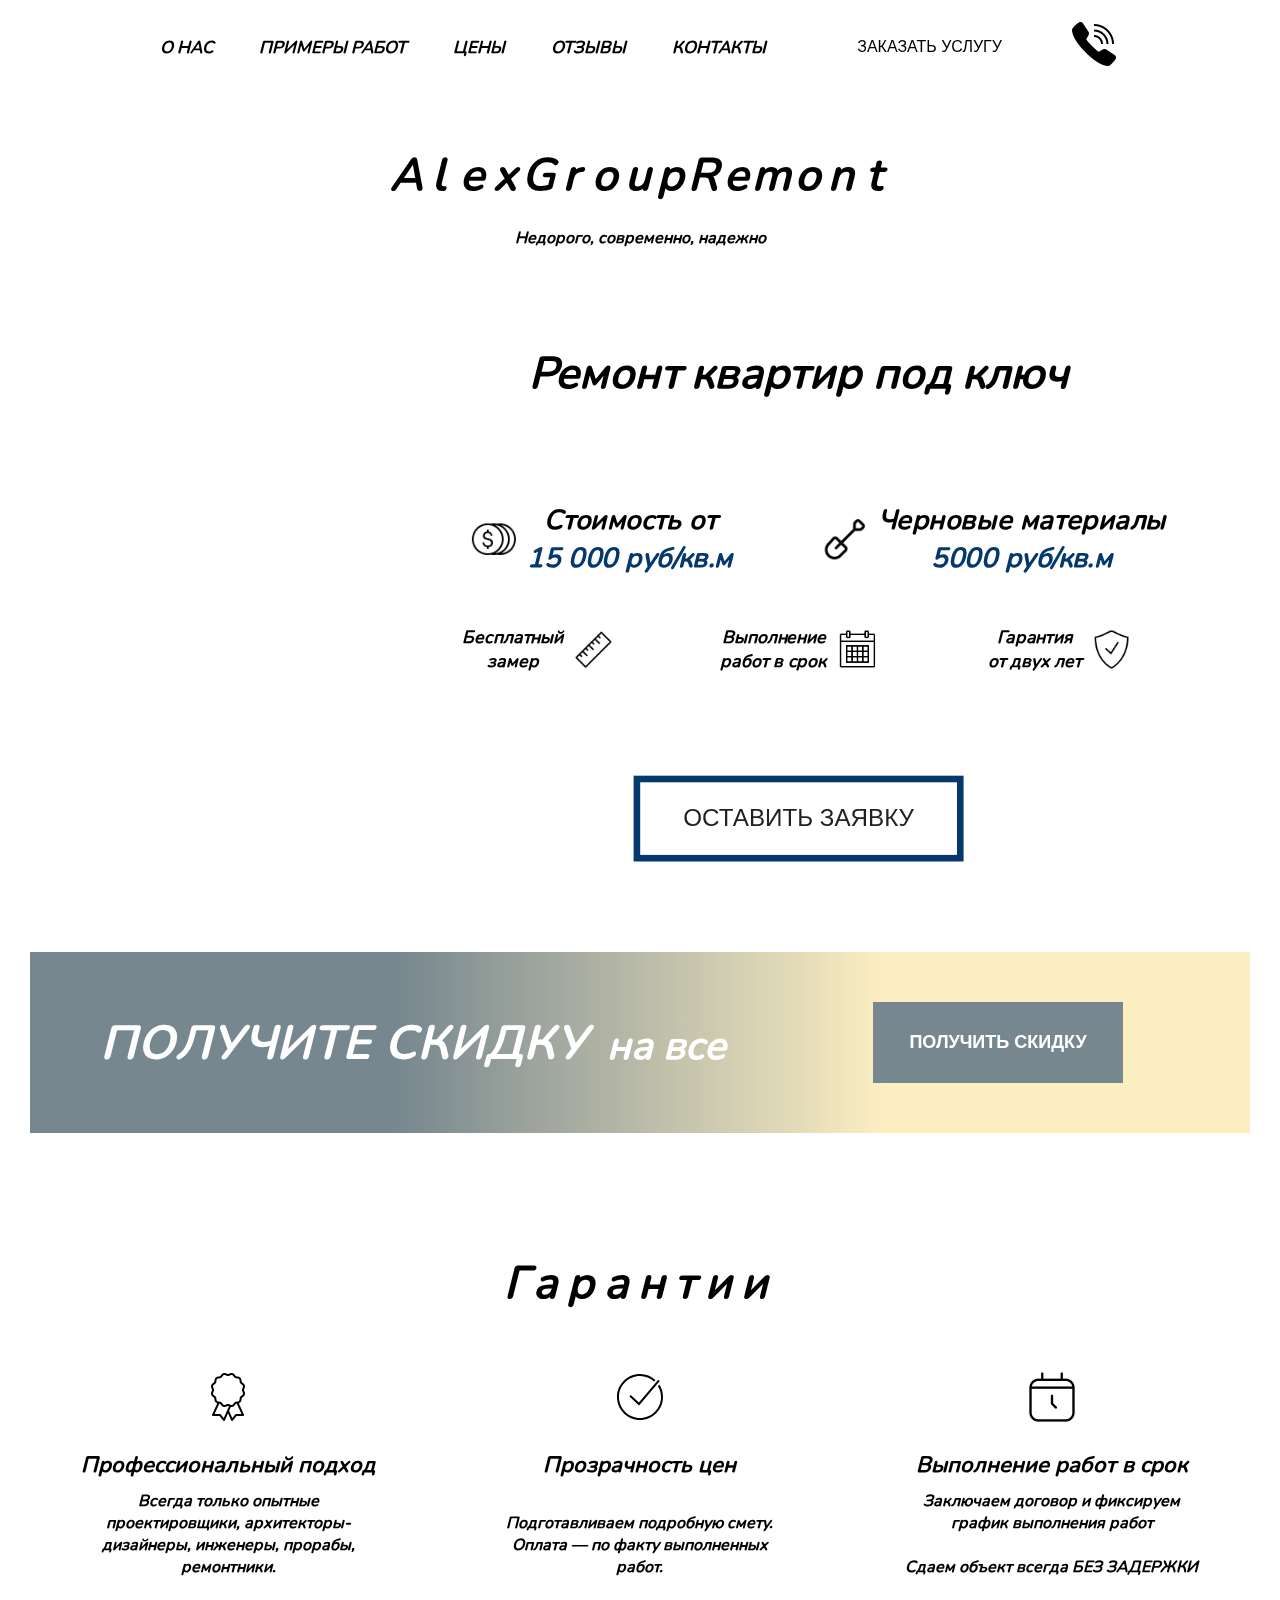
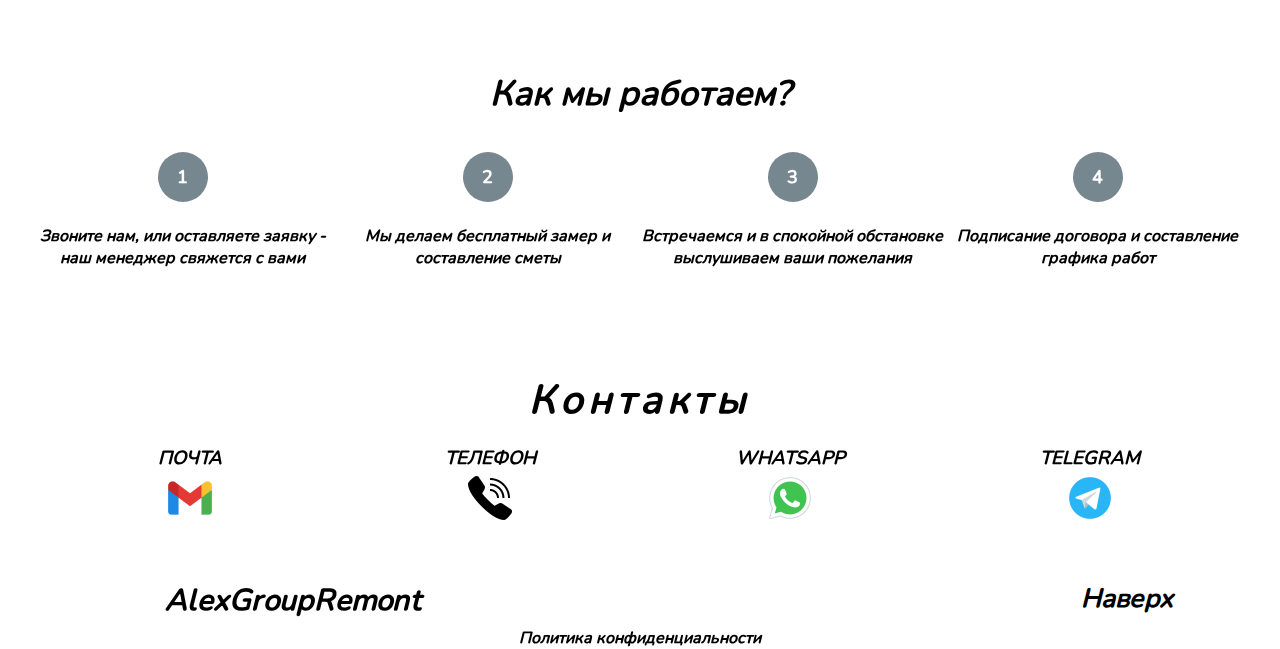
==== commit 76b6ec04: "1" ====
--- a/index.html
+++ b/index.html
@@ -8,14 +8,13 @@
         integrity="sha256-9/aliU8dGd2tb6OSsuzixeV4y/faTqgFtohetphbbj0=" crossorigin="anonymous"></script>
     <script src="./js/jquery.maskedinput.js"></script>
     <script src="./js/jquery.validate.min.js"></script>
-    <meta prefix="og: https://ogp.me/ns#" />
+    <meta prefix="og: https://ogp.me" />
     <meta property="og:url" content="https://alexgroupremont.ru/" />
     <meta property="og:site_name" content="Ремонт квартир" />
     <meta property="og:title" content="Строительая компания, оказывающая все виды ремонта" />
-    <meta property="og:description"
-        content="Строительая компания, оказывающая все виды ремонта для частных лиц и компаний" />
-    <meta property="og:image" content="https://alexgroupremont.ru/image/slider9.jpeg" />
-
+    <meta property="og:description" 
+    content="Строительая компания, оказывающая все виды ремонта для частных лиц и компаний" />
+    <meta property="og:image" content="https://alexgroupremont.ru/image/slider9.jpg" />
     <script type="application/ld+json">
         {
         "@context": "https://schema.org/", //здесь указывается словарь разметки — Schema.org
@@ -31,11 +30,9 @@
         }
         }
         </script>
-
     <link rel="shortcut icon" href="./image/molotok_fav.ico">
     <link rel="stylesheet" href="styles/style.css">
     <title>AlexGroupRemont</title>
-
     <!-- Yandex.Metrika counter -->
     <script type="text/javascript">
         (function (m, e, t, r, i, k, a) {
@@ -57,7 +54,6 @@
         <div><img src="https://mc.yandex.ru/watch/98069354" style="position:absolute; left:-9999px;" alt="" /></div>
     </noscript>
     <!-- /Yandex.Metrika counter -->
-
     <!-- Google Tag Manager -->
     <script>(function (w, d, s, l, i) {
             w[l] = w[l] || []; w[l].push({
@@ -68,7 +64,6 @@
                     'https://www.googletagmanager.com/gtm.js?id=' + i + dl; f.parentNode.insertBefore(j, f);
         })(window, document, 'script', 'dataLayer', 'GTM-WVFCJW8R');</script>
     <!-- End Google Tag Manager -->
-
     <!-- Google Tag Manager (noscript) -->
     <noscript><iframe src="https://www.googletagmanager.com/ns.html?id=GTM-WVFCJW8R" height="0" width="0"
             style="display:none;visibility:hidden"></iframe></noscript>
@@ -281,32 +276,6 @@
                 </div>
             </div>
 
-            <!-- <div class="primer_work_wrapp">
-                        <h2 class="primer_work" id="primer">Примеры работ</h2>
-                        <div class="slider_wrapp">
-                            <div class="slider-container">
-                                <div class="slider">
-                                    <img src="./image/slider1.jpeg" alt="Примеры работ." class="slider_img">
-                                    <img src="./image/slider2.jpeg" alt="Примеры работ." class="slider_img">
-                                    <img src="./image/slider3.jpeg" alt="Примеры работ." class="slider_img">
-                                    <img src="./image/slider4.jpeg" alt="Примеры работ." class="slider_img">
-                                    <img src="./image/slider5.jpeg" alt="Примеры работ." class="slider_img">
-                                    <img src="./image/slider6.jpeg" alt="Примеры работ." class="slider_img">
-                                    <img src="./image/slider7.jpeg" alt="Примеры работ." class="slider_img">
-                                    <img src="./image/slider8.jpeg" alt="Примеры работ." class="slider_img">
-                                    <img src="./image/slider9.jpeg" alt="Примеры работ." class="slider_img">
-                                    <img src="./image/slider10.jpeg" alt="Примеры работ." class="slider_img">
-                                </div>
-                                <button class="prev-button" aria-label="Посмотреть предыдущий слайд">
-                                    <img src="./image/arrow_slider.png" alt="Стрелка." class="btn_img_slider btn_img_slider_sec">
-                                </button>
-                                <button class="next-button" aria-label="Посмотреть следующий слайд">
-                                    <img src="./image/arrow_slider.png" alt="Стрелка." class="btn_img_slider">
-                                </button>
-                            </div>
-                        </div>
-                    </div> -->
-
             <div class="garant_wrapp">
                 <h2 class="garant_main">Гарантии</h2>
                 <ul class="garant_list">
@@ -373,7 +342,6 @@
                             <h3 class="contact_text_min">Почта</h3>
                             <img src="./image/gmail.png" alt="Иконка приложения Gmail."
                                 class="img_main_tel img_main_tel_second">
-                            <!-- <p>Alexander@yandex.ru</p> -->
                         </a>
                     </li>
                     <li class="contact_item">
@@ -381,7 +349,6 @@
                             <h3 class="contact_text_min">Телефон</h3>
                             <img src="./image/telefon.png" alt="Иконка Телефона."
                                 class="img_main_tel img_main_tel_second">
-                            <!-- <p>+7(915)195-33-05</p> -->
                         </a>
                     </li>
                     <li class="contact_item">
@@ -400,136 +367,10 @@
                     </li>
                 </ul>
             </div>
-
-            <!--<div class="view_wrapp">
-                    <h2 class="view_work">Виды ремонта</h2>
-                    <ul class="view_list">
-                        <li class="view_item">
-                            <div class="view_box">
-                                <img src="#" alt="Картинка ремонта." class="view_image">
-                                <h3 class="view_style">Ремонт бизнес-класса</h3>
-                                <ul class="style_list">
-                                    <li class="style_plus_item">Снятие обоев</li>
-                                </ul>
-                            </div>
-                        </li>
-                        <li class="view_item">
-                            <div class="view_box">
-                                <img src="#" alt="Картинка ремонта." class="view_image">
-                                <h3 class="view_style">Ремонт бизнес-класса</h3>
-                                <ul class="style_list">
-                                    <li class="style_plus_item">Снятие обоев</li>
-                                </ul>
-                            </div>
-                        </li>
-                        <li class="view_item">
-                            <div class="view_box">
-                                <img src="#" alt="Картинка ремонта." class="view_image">
-                                <h3 class="view_style">Ремонт бизнес-класса</h3>
-                                <ul class="style_list">
-                                    <li class="style_plus_item">Снятие обоев</li>
-                                </ul>
-                            </div>
-                        </li>
-                    </ul>
-                </div>
-                <div class="advantages_wrapper">
-                    <h2 class="advantages_main_big">Наши приемущества</h2>
-                    <ul class="advantages_list">
-                        <li class="advantages_item">
-                            <div class="advantages_box">
-                                <img src="#" alt="Иконка." class="advantages_img">
-                                <span class="text_advantages"></span>
-                            </div>
-                        </li>
-                        <li class="advantages_item">
-                            <div class="advantages_box">
-                                <img src="#" alt="Иконка." class="advantages_img">
-                                <span class="text_advantages"></span>
-                            </div>
-                        </li>
-                        <li class="advantages_item">
-                            <div class="advantages_box">
-                                <img src="#" alt="Иконка." class="advantages_img">
-                                <span class="text_advantages"></span>
-                            </div>
-                        </li>
-                        <li class="advantages_item">
-                            <div class="advantages_box">
-                                <img src="#" alt="Иконка." class="advantages_img">
-                                <span class="text_advantages"></span>
-                            </div>
-                        </li>
-                        <li class="advantages_item">
-                            <div class="advantages_box">
-                                <img src="#" alt="Иконка." class="advantages_img">
-                                <span class="text_advantages"></span>
-                            </div>
-                        </li>
-                        <li class="advantages_item">
-                            <div class="advantages_box">
-                                <img src="#" alt="Иконка." class="advantages_img">
-                                <span class="text_advantages"></span>
-                            </div>
-                        </li>
-                    </ul>
-                </div>
-                <div class="individual_wrapp">
-                    <h2 class="individual_work">Ремонт отдельных комнат</h2>
-                    <ul class="individual_list">
-                        <li class="individual_item">
-                            <div class="individual_box">
-                                <img src="#" alt="Картинка комнаты." class="individual_image">
-                                <a href="#" class="individual_style_link">Ремонт в зале</a>
-                            </div>
-                        </li>
-                        <li class="individual_item">
-                            <div class="individual_box">
-                                <img src="#" alt="Картинка комнаты." class="individual_image">
-                                <a href="#" class="individual_style_link">Ремонт в зале</a>
-                            </div>
-                        </li>
-                        <li class="individual_item">
-                            <div class="individual_box">
-                                <img src="#" alt="Картинка комнаты." class="individual_image">
-                                <a href="#" class="individual_style_link">Ремонт в зале</a>
-                            </div>
-                        </li>
-                    </ul>
-                </div>
-                <div class="view_work_wrapp">
-                <h3 class="view_work_text">По видам квартир</h3>
-                    <div class="btn_wrapp_work">
-                        <button class="view_btn_new">Новостройка</button>
-                        <button class="view_btn_defolt">Вторичка</button>
-                    </div>
-                </div>-->
         </main>
 
         <footer class="footer">
             <div class="footer_wrapp">
-                <div class="footer_list">
-                    <!-- <nav class="nav_list nav_footer">
-                        <ul class=" footer_list">
-                            <li class="header_item">
-                                <a href="./about.html" target="_blank" class="header_item_links">О нас</a>
-                            </li>
-                            <li class="header_item">
-                                <a href="#" target="_blank" class="header_item_links">Примеры работ</a>
-                            </li>
-                            <li class="header_item">
-                                <a href="#" target="_blank" class="header_item_links">Цены</a>
-                            </li>
-                            <li class="header_item">
-                                <a href="#" target="_blank" class="header_item_links">Отзывы</a>
-                            </li>
-                            <li class="header_item">
-                                <a href="#contact" class="header_item_links">Контакты</a>
-                            </li>
-                        </ul>
-                        <button class=" btn_footer">Заказать услугу</button>
-                    </nav> -->
-                </div>
                 <h3 class="footer_text_big"><a href="./index.html" class="footer_linkBIG">AlexGroupRemont</a></h3>
 
                 <a href="./privacy-policy.html" target="_blank" class="privacy_link">Политика конфиденциальности</a>
--- a/styles/style.css
+++ b/styles/style.css
@@ -73,7 +73,21 @@
 img {
     user-select: none;
 }
-
+:focus {
+    outline: 0px solid #3feee6;
+}
+a:focus {
+    outline: 0px solid #3feee6;
+    box-shadow: none;
+}
+form input.error {
+    border: 2px solid #ff0000;
+    box-shadow: 0px 0px 10px 3px #ff0000;
+}
+
+label.error{
+    display: none!important;
+}
 
 
 
@@ -85,10 +99,8 @@
     max-width: 1920px;
     min-width: 300px;
     margin: 0 auto;
-    /* min-height: 3000px; */
     height: min-content;
 }
-
 .body_wrapper {
     min-height: 100%;
     position: relative;
@@ -99,62 +111,43 @@
     flex-direction: column;
 }
 
+
 /* HEADER */
 
 header {
     text-align: center;
     display: grid;
     place-items: center;
-    /* width: 100%; */
-}
-
+}
 .header_box {
-    /* background-color: #0c3245; */
     width: 100%;
     margin: 0 auto;
 }
-
 .nav_list {
     width: 80%;
     transition: all 0.4s linear;
     font-family: "Nunito";
-    /* justify-content: space-between; */
     color: #000;
-    /* display: flex; */
     align-items: center;
     margin: 0 auto;
-
     display: grid;
     grid-template-columns: 92% 8%;
 }
-
 .header_list {
     display: flex;
     justify-content: space-between;
     align-items: center;
     gap: 10px;
-    /* padding: 0 30px; */
     width: 100%;
     max-width: 1500px;
     margin: 0;
 }
-
 .header_item {
     text-decoration: none;
     list-style-type: none;
     padding: 8px;
     margin: 0;
 }
-
-:focus {
-    outline: 0px solid #3feee6;
-    /* box-shadow: 0 0 20px 3px #3feee6; */
-}
-a:focus {
-    outline: 0px solid #3feee6;
-    box-shadow: none;
-}
-
 .header_item_links {
     color: #000;
     user-select: none;
@@ -163,14 +156,12 @@
     text-transform: uppercase;
     font-size: 20px;
 }
-
 .header_item:hover .header_item_links::after {
     transition: all 0.4s linear;
     scale: 1;
     width: 100%;
     left: 0;
 }
-
 .header_item_links::after {
     content: " ";
     position: absolute;
@@ -178,7 +169,6 @@
     top: 24px;
     width: 0;
     height: 3px;
-    /* bottom: 10px; */
     background-color: #fbeec1;
     transition: all 0.4s linear;
     border-radius: 20px;
@@ -186,41 +176,31 @@
 }
 
 
-
-
 .btn_head {
     user-select: none;
     cursor: pointer;
     text-transform: uppercase;
-    /* font-family: "Nunito"; */
     font-size: 16px;
     color: #000;
     border: none;
-    /* background-color: #fbeec1; */
     white-space: nowrap;
-    /* width: 400px; */
     padding: 30px 40px;
     margin: 0;
-    /* margin-left: 25px; */
-    transition: all 0.4s linear;
-}
-
+    transition: all 0.4s linear;
+}
 .btn_head_big {
     margin-left: 5px;
 
 }
-
 .btn_head_bur {
     margin: 0;
 }
-
 .btn_head:hover {
     scale: 1.02;
     transition: all 0.4s linear;
     background-color: #fff;
     border-radius: 15px;
 }
-
 
 
 
@@ -239,9 +219,6 @@
     width: 500px;
     height: 60px;
     z-index: 80;
-    
-    /* animation: row2 0.7s linear 1; */
-    /* animation-delay: 0s; */
 }
 
 .about_compani {
@@ -270,9 +247,7 @@
     text-align: center;
     user-select: none;
     background-color: #ffffff00;
-    /* position: absolute; */
     font-size: 45px;
-    /* font-family: "Playwrite";  */
     font-style: italic;
     transition: all 0.2s linear;
     width: 100%;
@@ -302,7 +277,6 @@
         color: #000;
     }
     50% {
-        /* transform: translate(0, 15px); */
         color: #fbeec1;
     }
     100% {
@@ -319,8 +293,6 @@
     display: none;
 }
 
-
-
 @media (max-width:600px) {
     .text_lead_sec_ex {
         display: none;
@@ -338,6 +310,7 @@
 .mod_text {
     font-size: 16px;
 }
+
 
 
 /* BURGER */
@@ -354,14 +327,12 @@
     align-items: center;
     margin: 0 auto;
 }
-
 .wrapp_burger_sec {
     padding-left: 20px;
     width: 43%;
     display: flex;
 }
 
-
 .tel_header {
     user-select: none;
     width: 50px;
@@ -371,7 +342,6 @@
     margin-left: 10px;
     width: 50px;
 }
-
 
 .btn_burger_wrapp {
     transition: all 0.4s linear;
@@ -440,7 +410,6 @@
     opacity: 0;
 }
 
-
 .mob_big {
     user-select: none;
     width: 100%;
@@ -506,7 +475,6 @@
 
 .btn_head_mod {
     margin: 0;
-    /* margin-top: 20px; */
     width: 100%;
 }
 
@@ -521,7 +489,6 @@
     gap: 10px;
     user-select: none;
 }
-
 
 @media (min-width:971px) {
     .burger_wrapp {
@@ -539,7 +506,6 @@
 /* MAIN */
 
 .main {
-    /* flex: 1 1 auto; */
     text-align: center;
 }
 
@@ -701,7 +667,6 @@
     }
 }
 
-
 .big_item_suii {
     transition: all 0.4s linear;
 }
@@ -713,7 +678,6 @@
 .lead_image_ex {
     width: 40px;
 }
-
 
 .btn_work {
     margin-top: 55px;
@@ -737,12 +701,10 @@
 }
 
 
-
-
 /* POPUP */
 
 .popup_wrapp_work {
-    background-color: #05386b60;
+    background-color: #a8a7a4bb;
     transition: all 0.4s linear;
     position: fixed;
     opacity: 0;
@@ -760,7 +722,6 @@
     opacity: 1;
     z-index: 93;
 }
-
 
 .form_work {
     position: fixed;
@@ -781,8 +742,6 @@
     transition: all 0.4s linear;
     background-color: #77878f;
 }
-
-
 
 .btn_close_popup {
     display: block;
@@ -921,17 +880,6 @@
     margin: 0 auto;
     height: 20px;
 }
-
-form input.error {
-    border: 2px solid #ff0000;
-    box-shadow: 0px 0px 10px 3px #ff0000;
-}
-
-label.error{
-    display: none!important;
-}
-
-
 .status_good {
     transition: all 0.4s linear;
     user-select: none;
@@ -1030,7 +978,6 @@
     width: 80%;
     margin: 0 auto;
     margin-top: 120px;
-    /* background-color: #fff; */
 }
 
 .garant_main {
@@ -1067,6 +1014,7 @@
 .list_primer_garant {
     position: relative;
     margin-top: 60px;
+    padding: 70px 0;
     display: grid;
     grid-template-columns: repeat(4, 1fr);
 }
@@ -1077,7 +1025,7 @@
     position: absolute;
     left: 50%;
     user-select: none;
-    top: -60px;
+    top: 0px;
     transform: translate(-50%, -50%);
 }
 
@@ -1159,7 +1107,6 @@
 }
 
 .slider_img {
-    /* position: relative; */
     object-fit: cover;
     width: 800px;
     height: 500px;
@@ -1236,7 +1183,6 @@
 .next-button:hover {
     transition: all 0.4s linear;
     opacity: 0.7;
-    /* box-shadow: 0 0 20px 5px #3feee6; */
 
 }
 
@@ -1309,18 +1255,8 @@
     bottom: 1px;
     width: 100%;
     flex: 0 0 auto;
-    /* margin-top: 100px; */
     height: 200px;
-    /* background-color: #05386b; */
-}
-
-
-
-
-
-
-
-
+}
 
 
 .contact_text {
@@ -1344,7 +1280,6 @@
 }
 .contact_item:hover {
     transition: all 0.4s linear;
-    /* box-shadow: 0 0 20px 5px #3feee6; */
 }
 
 .contact_text_min {
@@ -1376,10 +1311,8 @@
 }
 
 
-
 .footer_wrapp {
     position: relative;
-
 }
 
 .footer_list {
@@ -1390,9 +1323,7 @@
 
 .nav_footer {
     margin: 0 auto;
-
-}
-
+}
 
 .btn_footer {
     cursor: pointer;
@@ -1468,7 +1399,6 @@
     cursor: pointer;
     background: #fff;
     color: #000;
-    
 }
 
 .back-to-top:hover {
@@ -1478,20 +1408,6 @@
     background: #fbeec1;
     text-decoration: none;
 }
-
-
-/* .contact_wrapp_about {
-    margin-top: 240px;
-} */
-
-
-
-
-
-
-
-
-
 
 /* О компании */
 
@@ -1536,7 +1452,6 @@
 .tel_about {
     width: 30px;
 }
-
 
 .about_garant_wrap {
     margin-top: 50px;
@@ -1567,7 +1482,6 @@
     background-color: #00000071;
     transition: all 0.4s linear;
 }
-
 
 .video {
     pointer-events: none;
@@ -1603,35 +1517,27 @@
 
 }
 
-
-
 /* PRIMER */
 
 .img_wrapper_primer {
     margin-top: 50px;
 }
-
 .img_wrapp_primer_list {
     display: grid;
     grid-template-columns: repeat(3, 200px);
     grid-template-rows: repeat(3, 200px);
 }
-
 .img_primer {
     object-fit: cover;
 }
-
 .primer_text_big {
     font-style: normal;
     user-select: none;
     font-size: 35px;
 }
-
 .primer_text_sec {
     user-select: none;
 }
-
-
 .primer_text_list {
     transition: all 0.4s linear;
     user-select: none;
@@ -1643,7 +1549,6 @@
     margin-bottom: 30px;
     gap: 10px;
 }
-
 .primer_list_big {
     font-weight: 700;
     transition: all 0.4s linear;
@@ -1653,7 +1558,6 @@
     margin: 10px 0;
     margin-top: 30px;
 }
-
 .primer_item {
     display: flex;
     gap: 5px;
@@ -1664,7 +1568,6 @@
 .primer_arrow {
     width: 20px;
 }
-
 .primer_text_list_sec {
     margin-top: 30px;
     display: grid; 
@@ -1672,52 +1575,62 @@
     justify-content: center;
     grid-template-columns: repeat(3, minmax(90px, 370px));
 }
-
 .text_sec_primer {
     margin: 5px 0;
     font-style: normal;
     text-transform: uppercase;
 }
-
 .primer_item_sec {
     user-select: none;
 }
-
 .primer_item_sec p {
     font-size: 13px;
 }
-
 .primer_sec_img {
     width: 80px;
     transition: all 0.4s linear;
 }
-
 .primer_sec_img:hover {
     transition: all 0.4s linear;
     opacity: 0.7;
 }
+.price_img_wrapp p {
+    font-weight: 700;
+    font-size: 26px;
+}
+.price_list_image {
+    width: 100%;
+    display: flex;
+    margin-top: 25px;
+    flex-direction: column;
+    justify-content: center;
+    text-align: center;
+    align-items: center;
+}
+.price_text_img {
+    text-decoration: underline;
+    width: fit-content;
+    font-size: 26px;
+    transition: all 0.4s linear;
+}
+.price_text_img:hover {
+    transition: all 0.4s linear;
+    scale: 1.04;
+    opacity: 0.7;
+}
+
 
 
 /* АДАПТИВ */
 @media (max-width:1750px) {
     .percent_list {
         transition: all 0.4s linear;
-        /* scale: 0.9; */
         gap: 90px;
     }
-
     .btn_procent {
         transition: all 0.4s linear;
         width: 350px;
         font-size: 22px;
-    }
-}
-
-
-@media (max-width:1670px) {
-    .percent_text {
-        transition: all 0.4s linear;
-        /* scale: 0.85; */
     }
 }
 
@@ -1738,57 +1651,42 @@
     }
 }
 
-
 @media (max-width:1500px) {
-
     .footer {
         height: 100px;
     }
-
     .header_item_links {
         font-size: 17px;
         transition: all 0.4s linear;
     }
-    /* .btn_head {
-        width: 300px;
-        font-size: 20px;
-    } */
-
     .btn_head_mod {
         width: 100%;
     }
-
-
     .btn_procent {
         transition: all 0.4s linear;
         padding: 30px 20px;
         width: 250px;
         font-size: 18px;
     }
-
     .percent_size {
         font-size: 48px;
     }
 }
-
 @media (max-width:1350px) {
     .btn_procent {
         transition: all 0.4s linear;
         width: 250px;
         font-size: 18px;
     }
-
     .percent_size {
         font-size: 48px;
     }
 }
-
 @media (max-width:1300px) {
     .garant_wrapp {
         transition: all 0.4s linear;
         width: 100%;
     }
-    
     .text_gatant {
         font-size: 22px;
         font-weight: 800;
@@ -1800,21 +1698,18 @@
         width: 50px;
     }
 }
-
 @media (max-width:1280px) {
     .nav_list {
         transition: all 0.4s linear;
         width: 80%;
     }
 }
-
 @media (max-width:1250px) {
     .percent_size {
         transition: all 0.4s linear;
         font-size: 38px;
     }
 }
-
 @media (max-width:1160px) {
     .about_garant_item {
         font-size: 13px;
@@ -1829,46 +1724,33 @@
         transition: all 0.4s linear;
         font-size: 22px;
     }
-
     .text_lead_thi {
         transition: all 0.4s linear;
         font-size: 13px;
     }
-
     .btn_procent {
         width: 200px;
         font-size: 16px;
     }
-
     .btn_work {
         margin-top: 25px;
     }
 }
-
 @media (max-width:1130px) {
     .nav_list {
         transition: all 0.4s linear;
         width: 90%;
     }
 }
-
 @media (min-width:1100px) {
     .primer_work {
         margin-bottom: 30px;
     }
 }
-
 @media (max-width:1100px) {
-
     .garant_wrapp {
         margin-top: 60px;
     }
-
-    .slider_wrapp {
-        transition: all 0.4s linear;
-        /* scale: 0.9; */
-    }
-
     .slider {
         width: 600px;
         height: 400px;
@@ -1877,155 +1759,125 @@
         width: 600px;
         height: 400px;
     }
-
     .prev-button {
         left: -15%;
     }
     .next-button {
         right: -15%;
     }
-
-
     .percent_list {
         padding: 30px 10px;
     }
-
     .percent_text {
         font-size: 20px;
     }
-
     .list_num_main {
         margin-left: 0;
         transition: all 0.4s linear;
     }
-
     .text_num_box {
         font-size: 16px;
     }
-
     .num_ex {
         font-size: 40px;
     }
-
     .percent_size {
         font-size: 28px;
     }
-
     .garant_list {
         transition: all 0.4s linear;
         scale: 0.8;
     }
-
     .garant_main {
         transition: all 0.4s linear;
         margin: 0;
     }
-    
-}
-
+}
 @media (max-width:1010px) {
-
     .primer_text_list {
         width: 75%;
     }
-
     .nav_list {
         transition: all 0.4s linear;
         width: 95%;
     }
 }
-
 @media (max-width:1000px) {
     .work_compani {
         transition: all 0.4s linear;
         font-size: 30px;
         margin-bottom: 0;
     }
-
     .main_big_list {
         transition: all 0.4s linear;
         padding-top: 0;
     }
-
     .img_main {
         height: 600px;
     }
 }
-
 @media (max-width:960px) {
     .nav_footer {
         scale: 0.8;
         width: 100%;
     }
-
     .btn_footer {
         width: 230px;
         font-size: 16px;
     }
-
     .back-to-top {
         scale: 0.9;
     }
-
     .back-to-top:hover {
         scale: 1;
     }
 }
-
 @media (max-width:970px) {
     .lead_image_ex {
         width: 30px;
     }
-
     .text_lead_sec {
         font-size: 14px;
     }
-
     .leader_text {
         font-size: 17px;
     }
-
     .text_lead_thi {
         font-size: 10px;
     }
-
     .header_box {
         transition: all 0.4s linear;
         display: none;
     }
-
     .head_big_wrapp {
         padding-top: 100px;
     }
 }
-
+@media (max-width:940px) {
+    .price_img_wrapp p {
+        font-size: 20px;
+    }
+}
 @media (max-width:910px) {
-
     .about_garant_list {
         grid-template-columns: repeat(2, 1fr);
         grid-template-rows: repeat(3, 1fr);
     }
-
     .about_garant_item {
         font-size: 11px;
     }
-
     .garant_wrapp {
         margin-top: 40px;
     }
-
     .garant_wrapp {
         margin-top: 60px;
     }
-
     .primer_work_wrapp {
         transition: all 0.4s linear;
     }
-
     .percent_list {
         gap: 30px;
     }
-
     .num_ex {
         font-size: 30px;
     }
@@ -2033,25 +1885,20 @@
         transition: all 0.4s linear;
         grid-template-columns: repeat(2, 1fr);
         grid-template-rows: repeat(2, 1fr);
-        /* transform: translate(0, -10%); */
-    }
-
+    }
     .garant_list .gatant_item_sec {
         grid-column: span 2;
         margin: 0 auto;
     }
-
     .garant_main {
         font-size: 35px;
     }
-
     .btn_procent {
         width: 200px;
         padding: 20px 10px;
         font-size: 14px;
     }
 }
-
 @media (min-width:900px) {
     .percent_list {
         margin: 0 50px;
@@ -2067,20 +1914,17 @@
         font-size: 18px;
     }
 }
-
 @media (max-width:880px) {
     .primer_text_big {
         font-size: 25px;
         margin: 20px 0;
     }
 }
-
 @media (max-width:830px) {
     .primer_work {
         transition: all 0.4s linear ;
         font-size: 35px;
     }
-
     .slider {
         width: 450px;
         height: 300px;
@@ -2089,12 +1933,10 @@
         width: 450px;
         height: 300px;
     }
-
     .prev-button,
     .next-button {
         scale: 0.8;
     }
-
     .prev-button {
         left: -18%;
     }
@@ -2102,24 +1944,19 @@
         right: -18%;
     }
 }
-
 @media (max-width:820px) {
-
     .list_primer_garant {
         grid-template-columns: repeat(2, 1fr);
         grid-template-rows: repeat(2, 1fr);
     }
-
     .nav_footer {
         width: 150%;
     }
-
     .contact_list {
         grid-template-columns: repeat(2, 1fr);
         grid-template-rows: repeat(2, 1fr);
     }
 }
-
 @media (max-width:800px) {
     .name_company_policy span {
         font-size: 18px;
@@ -2129,7 +1966,6 @@
     .img_main {
         height: 550px;
     }
-
     .btn_work {
         margin: 0;
         width: 200px;
@@ -2137,12 +1973,10 @@
         padding: 14px;
         border: 4px solid #05386b;
     }
-
     .percent_list {
         gap: 10px;
     }
 }
-
 @media (max-width:750px) {
     .status_good {
         transition: all 0.4s linear;
@@ -2152,130 +1986,102 @@
         transition: all 0.4s linear;
         font-size: 20px;
     }
-
     .btn_head {
         font-size: 15px;
         width: 200px;
     }
-
     .btn_footer {
         width: 230px;
         font-size: 16px;
     }
-    
     .btn_head_mod {
         width: 100%;
     }
-
     .btn_head_bur {
         font-size: 13px;
     }
-
     .name_company {
         width: 50%;
         margin: 0 auto;
     }
-    
     .name_company_span {
         padding: 0 4px;
         font-size: 35px;
     }
-
     .work_compani {
         font-size: 24px;
     }
-
     .text_lead_sec {
         font-size: 11px;
     }
     .leader_text {
         font-size: 13px;
     }
-
-}
-
+}
 @media (max-width:730px) {
     .primer_sec_img {
         width: 50px;
     }
-
     .text_sec_primer {
         font-size: 18px;
     }
-
     .primer_item_sec p {
         font-size: 12px;
     }
 }
 @media (max-width:700px) {
-
     .primer_text_list {
         width: 90%;
     }
-
     .primer_list_big {
         font-size: 24px;
     }
-
     .primer_text_sec {
         font-size: 13px;
     }
-
     .form_work_active {
         width: 500px;
     }
 }
-
 @media (max-width:670px) {
     .nav_footer {
         scale: 0.6;
     }
 }
-
 @media (max-width:660px) {
-    
     .img_main {
         height: 550px;
     }
-
     .percent_list_big {
         margin-top: 50px;
     }
-
     .key_wrapper {
         transition: all 0.4s linear;
         width: 80%;
         transform: translate(10%, -6%);
     }
 }
-
 @media (max-width:650px) {
     .percent_list {
         scale: 0.8;
         gap: 30px;
     }
 }
-
 @media (max-width:630px) {
-
     .primer_text_list_sec {
         display: flex;
         flex-direction: column;
     }
-
     .primer_text_list_sec p {
         width: 70%;
         margin: 0 auto;
     }
-
     .garant_list {
         scale: 0.75;
     }
-
     .garant_main {
         font-size: 26px;
     }
-
     .slider {
         width: 350px;
         height: 250px;
@@ -2285,12 +2091,10 @@
         width: 350px;
         height: 250px;
     }
-
     .prev-button,
     .next-button {
         scale: 0.7;
     }
-
     .prev-button {
         left: -22%;
     }
@@ -2298,79 +2102,55 @@
         right: -22%;
     }
 }
-
 @media (max-width:600px) {
-
     .main_big_list {
         gap: 10px;
         margin: 0 20px;
         padding-top: 10px;
         grid-template-rows: repeat(5, 40px);
     }
-
     .text_lead_sec {
         font-size: 18px;
     }
     .leader_text {
         font-size: 20px;
     }
-
     .body_wrapper {
         margin: 0 15px;
     }
-
     .header_list_mod {
         width: 300px;
     }
-    
     .form_box_work {
         scale: 0.9;
     }
-    
     .btn_burger_wrapp {
         width: 40px;
         height: 30px;
         right: 40px;
     }
-    
     .burger_active::before {
         bottom: 13px;
     }
     .burger_active::after {
         top: 14px;
     }
-
     .img_main {
         height: 600px;
     }
 }
-
-
 @media (max-width:585px) {
     .big_garant_text_sec {
         font-size: 24px;
     }
-
     .item_primer_garant p {
         font-size: 14px;
     }
 }
-/* @media (max-width:550px) {
-
-    .name_company_policy {
-        display: none;
-    }
-
-    .name_company_policy_sec {
-        display: grid;
-    }
-} */
 @media (max-width:540px) {
-
     .name_company_policy {
         font-size: 18px;
     }
-
     .contact_text {
         font-size: 30px;
     }
@@ -2393,42 +2173,33 @@
         scale: 0.7;
         padding: 10px;
     }
-
     .img_main {
         height: 530px;
     }
-
     .garant_main {
         font-size: 18px;
     }
-
     .garant_main {
         font-size: 26px;
     }
-
     .garant_list {
         scale: 0.9;
-        /* transform: translate(0, -30%); */
         grid-template-columns: repeat(1, 1fr);
         grid-template-rows: repeat(3, 1fr);
     }
-
     .garant_list .gatant_item_sec {
         grid-column: auto;
         margin: 0;
     }
 }
-
 @media (max-width:530px) {
     .nav_footer {
         scale: 0.45;
         width: 190%;
     }
-
     .back-to-top {
         scale: 0.8;
     }
-
     .back-to-top:hover {
         scale: 0.85;
     }
@@ -2440,55 +2211,42 @@
     .tel_header {
         width: 30px;
     }
-
     .wrapp_burger_sec {
         width: 50%;
     }
-
     .work_compani {
         margin-top: 20px;
         padding-top: 15px;
     }
-
     .name_company_span {
         font-size: 28px;
     }
-
     .form_box_work {
         scale: 0.7;
     }
-
     .head_big_wrapp {
         padding-top: 75px;
     }
-
     .btn_head_bur {
         width: 140px;
         font-size: 10px;
         padding: 20px;
     }
-
     .img_main {
         height: 500px;
     }
-
     .percent_list_big {
         margin: 0;
     }
-
-
     .btn_burger_wrapp {
         top: 10px;
         right: 20px;
     }
-
     .mobule_header {
         scale: 0.85;
         top: -40px;
         right: -25px;
     }
-
-
     .slider {
         width: 300px;
         height: 200px;
@@ -2504,8 +2262,11 @@
         right: -25%;
     }
 }
-
 @media (max-width:500px) {
+    .price_text_img {
+        margin: 10px 0;
+        font-size: 18px;
+    }
     .about_garant_item {
         padding: 10px;
         font-size: 9px;
@@ -2516,16 +2277,13 @@
         scale: 0.55;
     }
 }
-
 @media (max-width:460px) {
     .primer_text_list {
         width: 98%;
     }
-
     .primer_list_big {
         font-size: 16px;
     }
-
     .primer_item {
         font-size: 13px;
     }
@@ -2540,7 +2298,6 @@
     .footer_text_big:hover {
         scale: 1.25;
     }
-
     .mod_text {
         font-size: 13px;
     }
@@ -2548,13 +2305,10 @@
         font-size: 13px;
     }
 }
-
 @media (max-width:440px) {
-
     .primer_work {
         font-size: 25px;
     }
-
     .slider {
         width: 300px;
         height: 150px;
@@ -2563,13 +2317,11 @@
         width: 300px;
         height: 150px;
     }
-
     .prev-button,
     .next-button {
         scale: 0.5;
         transform: translate(0, -80%);
     }
-
     .prev-button {
         left: -22%;
     }
@@ -2577,27 +2329,22 @@
         right: -22%;
     }
 }
-
 @media (max-width:424px) {
-
     .contact_list {
         scale: 0.9;
         width: 95%;
         transform: translate(-4.5%, 0);
     }
-    
     .nav_footer {
         scale: 0.35;
         width: 250%;
     }
-
     .back-to-top {
         scale: 0.7;
     }
     .back-to-top:hover {
         scale: 0.75;
     }
-
     .footer_text_big {
         top: 38px;
         left: 8%;
@@ -2607,63 +2354,48 @@
     .footer_text_big:hover {
         scale: 1.15;
     }
-
     .img_main {
         height: 470px;
     }
-
     .form_box_work {
         scale: 0.6;
     }
-
     .footer {
         height: 110px;
     }
     .lead_image_ex {
         width: 30px;
-    } 
-    
+    }
     .key_wrapper {
         width: 100%;
         scale: 0.95;
         transform: translate(0%, -15%);
     }
 }
-
 @media (max-width:400px) {
-
     .contact_item {
         scale: 0.9;
     }
-
     .name_company_span {
         font-size: 20px;
         padding: 3px;
     }
-
     .work_compani {
         font-size: 18px;
     }
-
     .text_lead_thi {
         font-size: 9px;
     }
-
     .img_main {
         height: 460px;
     }
-
     .percent_list {
         padding: 0;
         scale: 0.45;
     }
-
-
     .primer_work{
-        /* font-size: 15px; */
         margin-bottom: 4px;
     }
-
     .slider {
         width: 250px;
         height: 150px;
@@ -2672,13 +2404,11 @@
         width: 250px;
         height: 150px;
     }
-
     .prev-button,
     .next-button {
         scale: 0.4;
         transform: translate(0, -120%);
     }
-
     .prev-button {
         left: -22%;
     }
@@ -2691,11 +2421,9 @@
         scale: 0.45;
         right: -3%;
     }
-
     .pochta_link {
         font-size: 13px;
     }
-
     .contact_list {
         transform: translate(-5.5%, 0);
     }
@@ -2704,42 +2432,33 @@
     .percent_list {
         scale: 0.4;
     }
-    
     .form_box_work {
         scale: 0.55;
     }
-
     .status_good {
         font-size: 9px;
     }
-    
     .name_form_sent {
         font-size: 15px;
     }
-    
     .nav_footer {
         scale: 0.35;
         width: 300%;
     }
-
     .mod_text {
         font-size: 11px;
     }
     .text_lead_thi_sec {
         font-size: 11px;
     }
-    
     .footer_text_big {
         scale: 1;
         left: 5%;
     }
-
     .garant_list {
         scale: 0.8;
-        /* transform: translate(0, -5x); */
-    }
-}
-
+    }
+}
 @media (max-width:330px) {
     .primer_text_big {
         font-size: 22px;
@@ -2754,13 +2473,11 @@
         width: 220px;
         height: 150px;
     }
-
     .prev-button,
     .next-button {
         scale: 0.4;
         transform: translate(0, -120%);
     }
-
     .prev-button {
         left: -22%;
     }
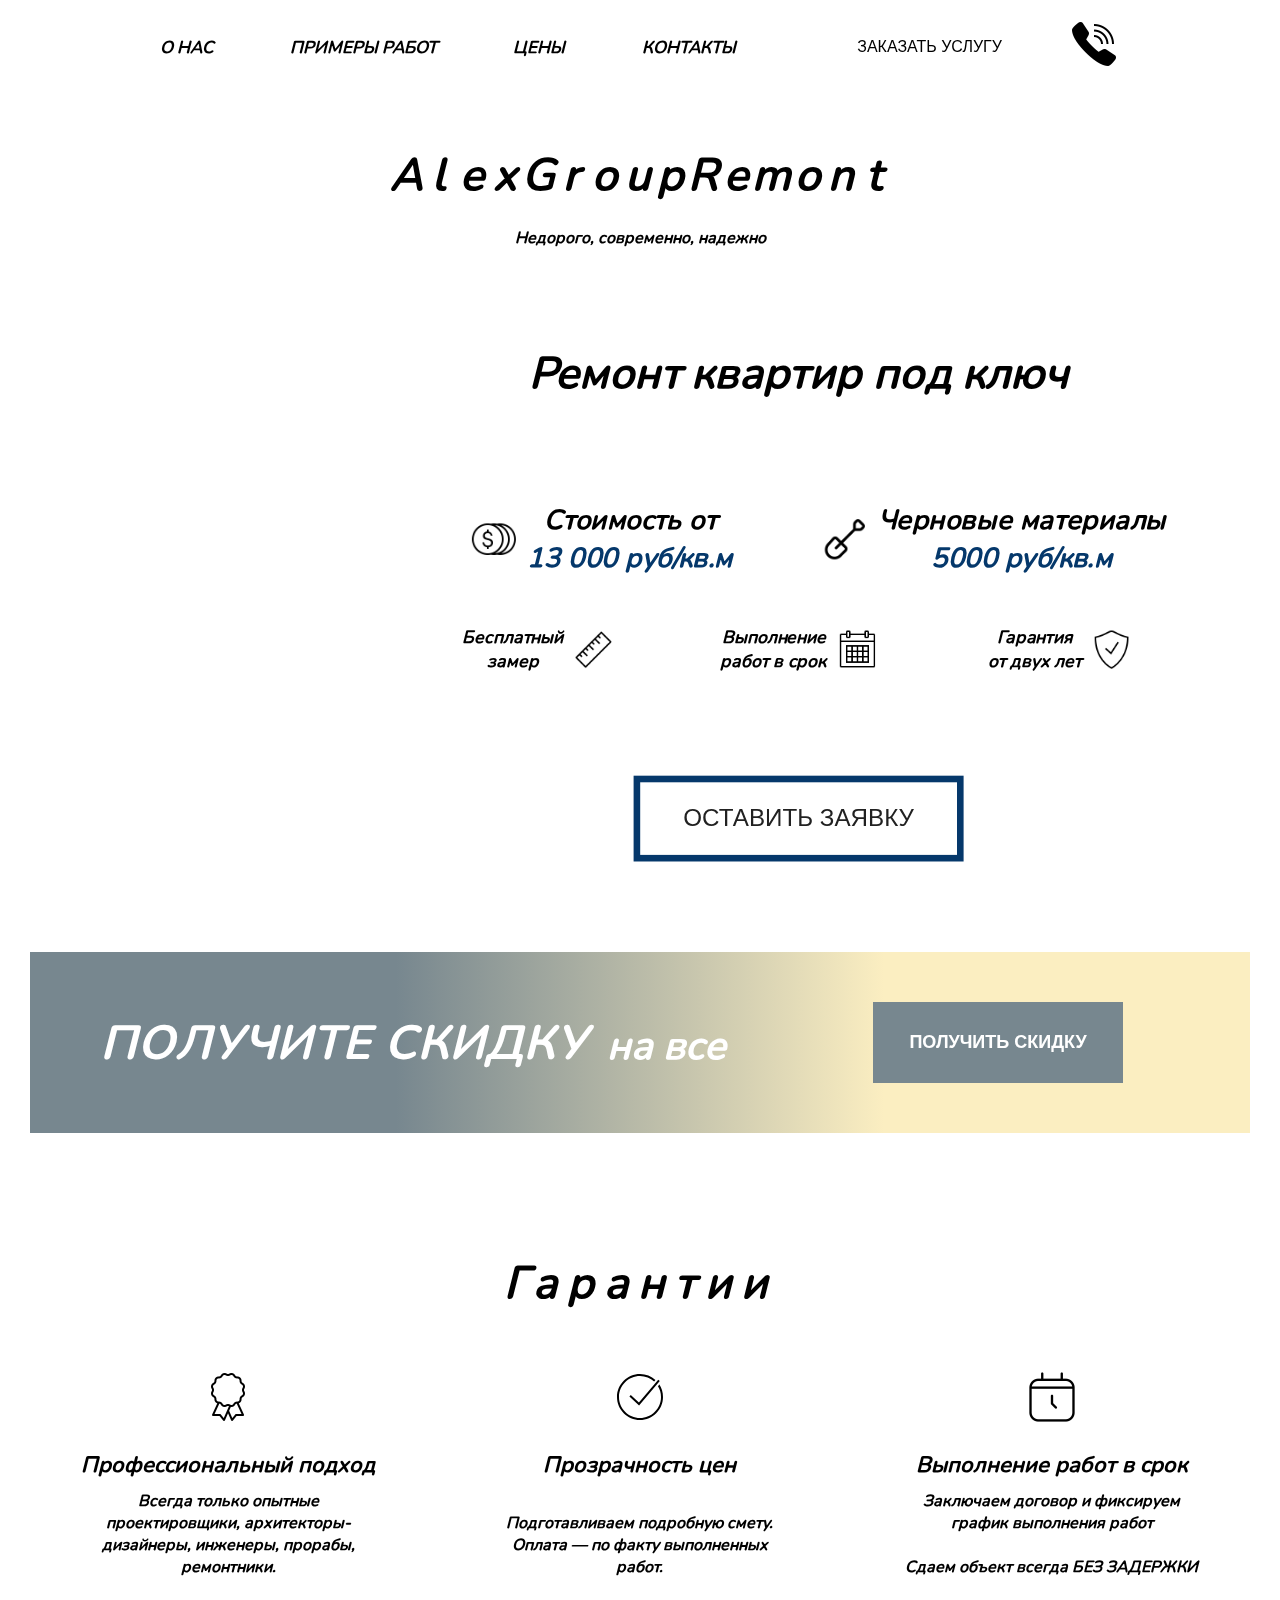
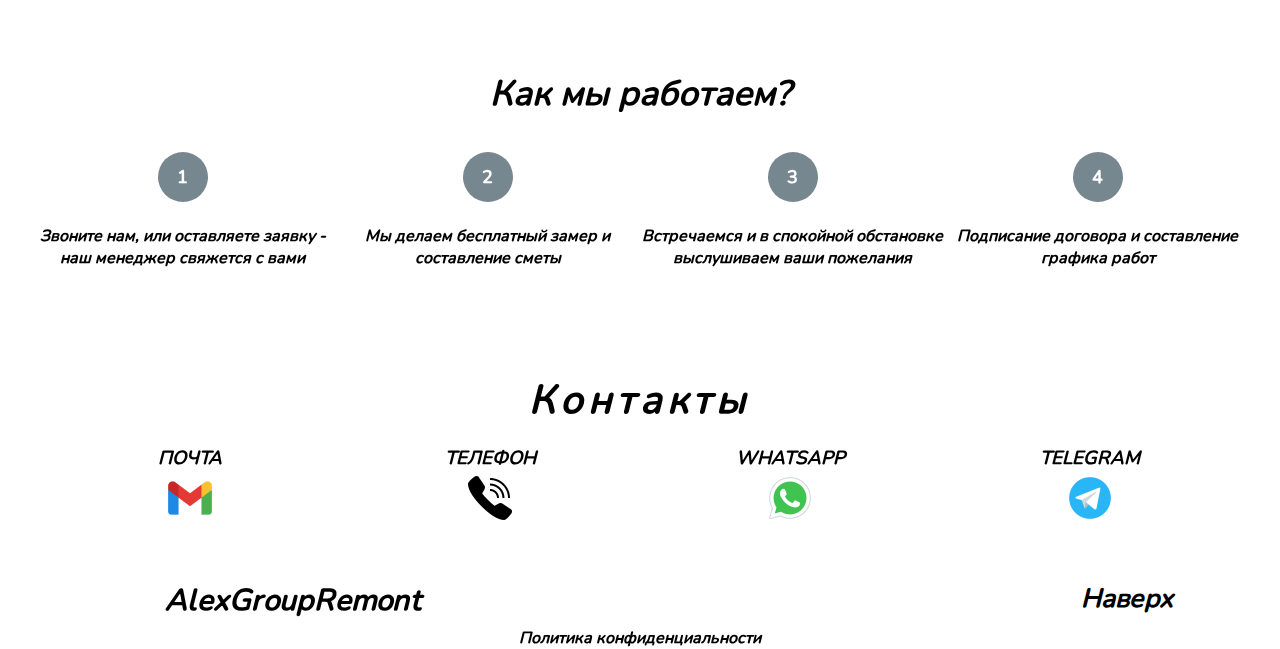
==== commit 3193ecf3: "1" ====
--- a/index.html
+++ b/index.html
@@ -89,9 +89,9 @@
                         <li class="header_item">
                             <a href="./price.html" target="_blank" class="header_item_links">Цены</a>
                         </li>
-                        <li class="header_item">
+                        <!-- <li class="header_item">
                             <a href="#" target="_blank" class="header_item_links">Отзывы</a>
-                        </li>
+                        </li> -->
                         <li class="header_item">
                             <a href="#contact" class="header_item_links">Контакты</a>
                         </li>
@@ -127,9 +127,9 @@
                     <li class="header_item header_item_mod">
                         <a href="./price.html" target="_blank" class="header_item_links">Цены</a>
                     </li>
-                    <li class="header_item header_item_mod">
+                    <!-- <li class="header_item header_item_mod">
                         <a href="#" target="_blank" class="header_item_links">Отзывы</a>
-                    </li>
+                    </li> -->
                     <li class="header_item header_item_mod">
                         <a href="#contact" class="header_item_links">Контакты</a>
                     </li>
@@ -181,10 +181,10 @@
                         <img src="image/money.png" alt="Иконка." class="lead_image lead_image_ex">
                         <div class="lead_text_wrap">
                             <span class="text_lead_sec text_lead_sec_ex">Стоимость от</span>
-                            <span class="leader_text leader_text_ex">15 000 руб/кв.м</span>
+                            <span class="leader_text leader_text_ex">13 000 руб/кв.м</span>
 
                             <span class="mod_text">Стоимость от
-                                <span class="leader_text_sec">15 000 руб/кв.м</span>
+                                <span class="leader_text_sec">13 000 руб/кв.м</span>
                             </span>
                         </div>
                     </li>
@@ -333,6 +333,9 @@
                 </ul>
             </div>
 
+            <div class="reviews_wrap">
+
+            </div>
 
             <div class="contact_wrapp">
                 <h2 class="contact_text" id="contact">Контакты</h2>
